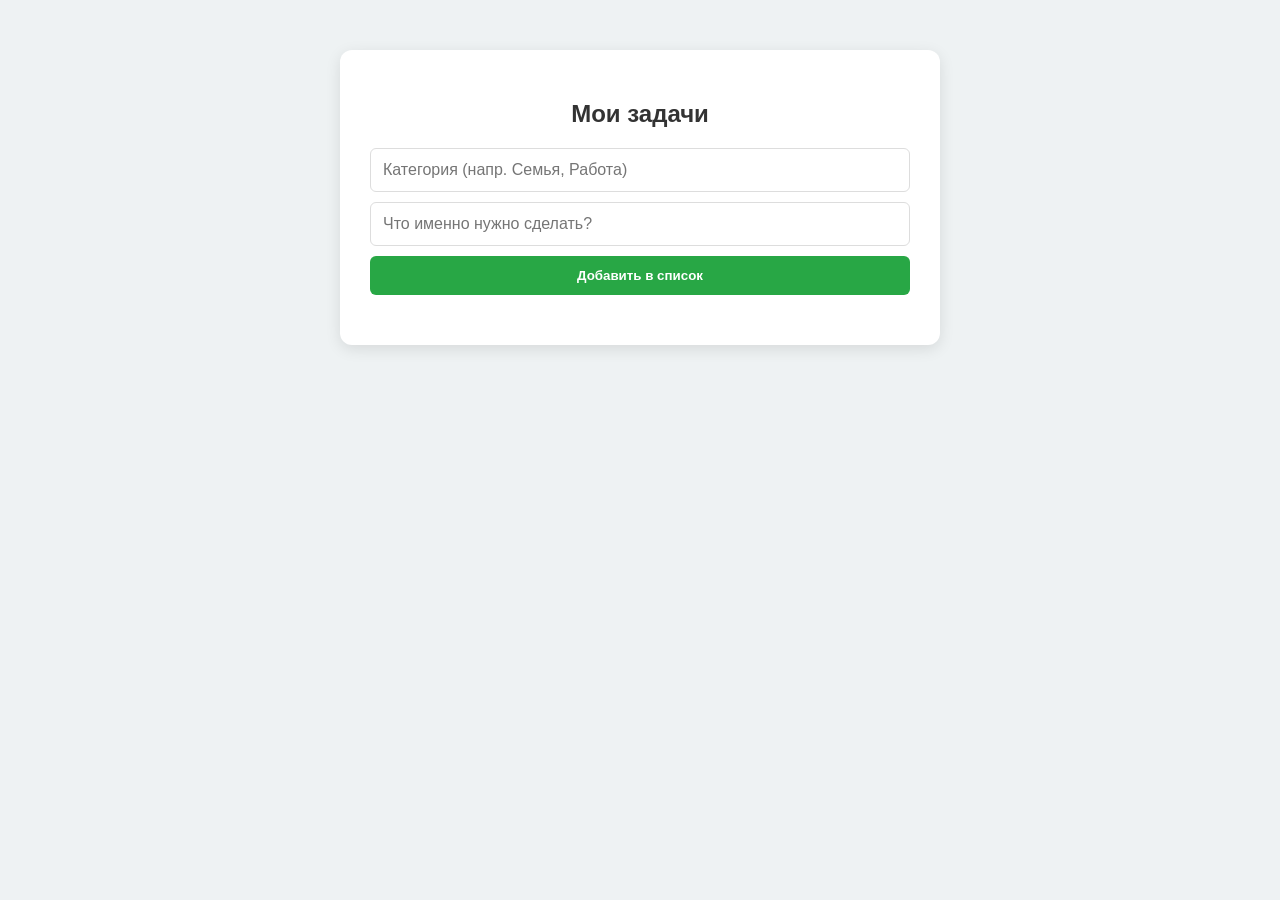
==== Front-end/index.html @ 6a944368 "i have separated the code of one single html file to 3 different files to more flexibility" ====
<!DOCTYPE html>
<html lang="ru">
<head>
    <title>My Life Wheel - Tasks</title>
    <meta charset="UTF-8">
    <link rel="stylesheet" href="style.css">
</head>
<body>
<div class="container">
    <h2>Мои задачи</h2>

    <form class="input-group" id="taskForm">
        <input type="text" id="nameInput" placeholder="Категория (напр. Семья, Работа)" required>
        <input type="text" id="taskInput" placeholder="Что именно нужно сделать?" required>
        <button type="submit" class="btn-add">Добавить в список</button>
    </form>

    <ul id="taskList"></ul>
</div>

<script src="script.js"></script>
</body>
</html>
---- Front-end/style.css ----
body { 
    font-family: 'Segoe UI', Tahoma, Geneva, Verdana, sans-serif; 
    max-width: 600px; 
    margin: 50px auto; 
    background: #eef2f3; 
}

.container { 
    background: white; 
    padding: 30px; 
    border-radius: 12px; 
    box-shadow: 0 4px 15px rgba(0,0,0,0.1); 
}

h2 { color: #333; text-align: center; }

.input-group { display: flex; flex-direction: column; gap: 10px; margin-bottom: 20px; }

input { 
    padding: 12px; 
    border: 1px solid #ddd; 
    border-radius: 6px; 
    font-size: 16px; 
}

.btn-add { 
    padding: 12px; 
    cursor: pointer; 
    background: #28a745; 
    color: white; 
    border: none; 
    border-radius: 6px; 
    font-weight: bold; 
    transition: 0.3s; 
}

.btn-add:hover { background: #218838; }

ul { list-style: none; padding: 0; }

li {
    background: #fff; 
    margin: 10px 0; 
    padding: 15px;
    border-radius: 8px; 
    border-left: 6px solid #28a745;
    display: flex; 
    justify-content: space-between; 
    align-items: center;
    box-shadow: 0 2px 4px rgba(0,0,0,0.05);
    transition: 0.2s;
}

.completed-task { border-left-color: #6c757d; opacity: 0.6; }
.completed-text { text-decoration: line-through; color: #6c757d; }

.task-content { display: flex; align-items: center; gap: 15px; }
.task-text b { color: #28a745; text-transform: uppercase; font-size: 0.9em; }
.completed-text b { color: #6c757d; }

.btn-delete { 
    background: #dc3545; 
    color: white; 
    border: none; 
    padding: 5px 12px; 
    border-radius: 4px; 
    cursor: pointer; 
}

.btn-delete:hover { background: #c82333; }

input[type="checkbox"] { transform: scale(1.3); cursor: pointer; }
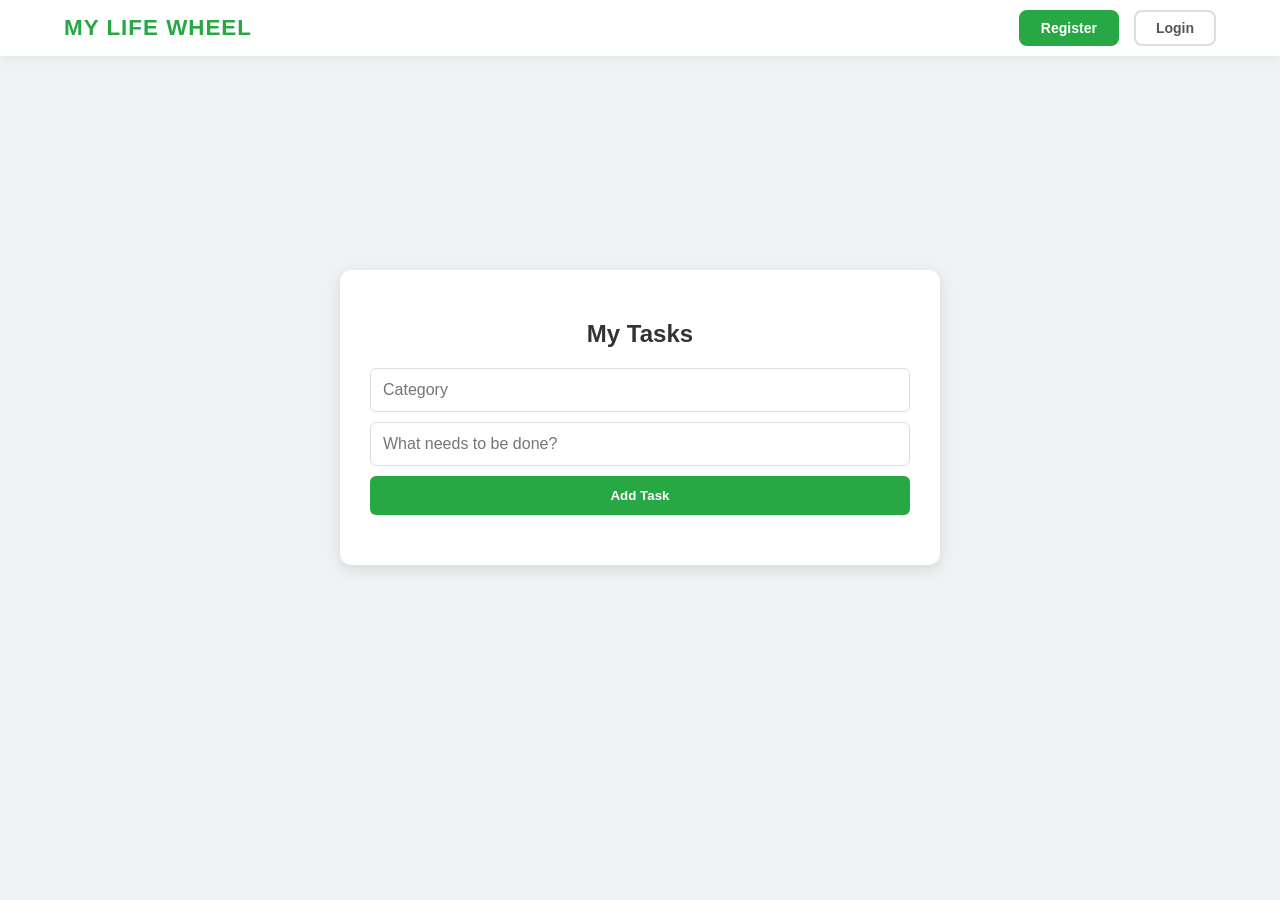
==== commit 2c3d64c1: "added buttons of registration and logging in the system" ====
--- a/Front-end/index.html
+++ b/Front-end/index.html
@@ -1,18 +1,27 @@
 <!DOCTYPE html>
-<html lang="ru">
+<html lang="en">
 <head>
+    <meta charset="UTF-8">
+    <meta name="viewport" content="width=device-width, initial-scale=1.0">
     <title>My Life Wheel - Tasks</title>
-    <meta charset="UTF-8">
     <link rel="stylesheet" href="style.css">
 </head>
 <body>
+<div class="header">
+    <div class="logo">My Life Wheel</div>
+    <div class="nav-btns">
+        <button onclick="location.href='register.html'">Register</button>
+        <button onclick="location.href='login.html'">Login</button>
+    </div>
+</div>
+
 <div class="container">
-    <h2>Мои задачи</h2>
+    <h2>My Tasks</h2>
 
     <form class="input-group" id="taskForm">
-        <input type="text" id="nameInput" placeholder="Категория (напр. Семья, Работа)" required>
-        <input type="text" id="taskInput" placeholder="Что именно нужно сделать?" required>
-        <button type="submit" class="btn-add">Добавить в список</button>
+        <input type="text" id="nameInput" placeholder="Category" required>
+        <input type="text" id="taskInput" placeholder="What needs to be done?" required>
+        <button type="submit" class="btn-add">Add Task</button>
     </form>
 
     <ul id="taskList"></ul>
--- a/Front-end/style.css
+++ b/Front-end/style.css
@@ -1,37 +1,37 @@
-body { 
-    font-family: 'Segoe UI', Tahoma, Geneva, Verdana, sans-serif; 
-    max-width: 600px; 
-    margin: 50px auto; 
-    background: #eef2f3; 
-}
-
-.container { 
-    background: white; 
-    padding: 30px; 
-    border-radius: 12px; 
-    box-shadow: 0 4px 15px rgba(0,0,0,0.1); 
+body {
+    font-family: 'Segoe UI', Tahoma, Geneva, Verdana, sans-serif;
+    max-width: 600px;
+    margin: 50px auto;
+    background: #eef2f3;
+}
+
+.container {
+    background: white;
+    padding: 30px;
+    border-radius: 12px;
+    box-shadow: 0 4px 15px rgba(0,0,0,0.1);
 }
 
 h2 { color: #333; text-align: center; }
 
 .input-group { display: flex; flex-direction: column; gap: 10px; margin-bottom: 20px; }
 
-input { 
-    padding: 12px; 
-    border: 1px solid #ddd; 
-    border-radius: 6px; 
-    font-size: 16px; 
-}
-
-.btn-add { 
-    padding: 12px; 
-    cursor: pointer; 
-    background: #28a745; 
-    color: white; 
-    border: none; 
-    border-radius: 6px; 
-    font-weight: bold; 
-    transition: 0.3s; 
+input {
+    padding: 12px;
+    border: 1px solid #ddd;
+    border-radius: 6px;
+    font-size: 16px;
+}
+
+.btn-add {
+    padding: 12px;
+    cursor: pointer;
+    background: #28a745;
+    color: white;
+    border: none;
+    border-radius: 6px;
+    font-weight: bold;
+    transition: 0.3s;
 }
 
 .btn-add:hover { background: #218838; }
@@ -39,13 +39,13 @@
 ul { list-style: none; padding: 0; }
 
 li {
-    background: #fff; 
-    margin: 10px 0; 
+    background: #fff;
+    margin: 10px 0;
     padding: 15px;
-    border-radius: 8px; 
+    border-radius: 8px;
     border-left: 6px solid #28a745;
-    display: flex; 
-    justify-content: space-between; 
+    display: flex;
+    justify-content: space-between;
     align-items: center;
     box-shadow: 0 2px 4px rgba(0,0,0,0.05);
     transition: 0.2s;
@@ -58,15 +58,180 @@
 .task-text b { color: #28a745; text-transform: uppercase; font-size: 0.9em; }
 .completed-text b { color: #6c757d; }
 
-.btn-delete { 
-    background: #dc3545; 
-    color: white; 
-    border: none; 
-    padding: 5px 12px; 
-    border-radius: 4px; 
-    cursor: pointer; 
+.btn-delete {
+    background: #dc3545;
+    color: white;
+    border: none;
+    padding: 5px 12px;
+    border-radius: 4px;
+    cursor: pointer;
 }
 
 .btn-delete:hover { background: #c82333; }
 
-input[type="checkbox"] { transform: scale(1.3); cursor: pointer; }+input[type="checkbox"] { transform: scale(1.3); cursor: pointer; }
+
+/* Navigation button styles in the header */
+.nav-btns {
+    display: flex;
+    gap: 10px;
+}
+
+.nav-btns button {
+    background-color: transparent;
+    color: #555;
+    border: 2px solid #ddd;
+    padding: 8px 18px;
+    border-radius: 8px;
+    font-weight: 600;
+    cursor: pointer;
+    transition: all 0.3s ease;
+    font-size: 14px;
+}
+
+/* Registration button - making it slightly more prominent */
+.nav-btns button:first-child {
+    border-color: #28a745;
+    color: #28a745;
+}
+
+.nav-btns button:first-child:hover {
+    background-color: #28a745;
+    color: white;
+    box-shadow: 0 4px 12px rgba(40, 167, 69, 0.2);
+}
+
+/* Login button - more neutral */
+.nav-btns button:last-child:hover {
+    background-color: #f0f0f0;
+    border-color: #bbb;
+    color: #333;
+}
+
+/* Active effect on click */
+.nav-btns button:active {
+    transform: scale(0.95);
+}
+
+.header {
+    display: flex;
+    justify-content: space-between; /* Logo left, buttons right */
+    align-items: center;
+    background: white;
+    padding: 15px 5%; /* Side paddings to prevent sticking to edges */
+    box-shadow: 0 2px 10px rgba(0,0,0,0.05);
+    width: 100%;
+    position: absolute; /* Fix to top */
+    top: 0;
+    left: 0;
+}
+
+/* Prevent content from going under the header */
+body {
+    padding-top: 100px;
+}
+
+/* Layering button styles */
+.nav-btns {
+    display: flex;
+    gap: 15px;
+}
+
+.nav-btns button {
+    background: white;
+    border: 2px solid #28a745;
+    color: #28a745;
+    padding: 8px 20px;
+    border-radius: 8px;
+    font-weight: bold;
+    cursor: pointer;
+    transition: all 0.3s ease;
+}
+
+.nav-btns button:hover {
+    background: #28a745;
+    color: white;
+    box-shadow: 0 4px 10px rgba(40, 167, 69, 0.2);
+}
+
+/* Making the Login button more subtle */
+.nav-btns button:last-child {
+    border-color: #ddd;
+    color: #666;
+}
+
+.nav-btns button:last-child:hover {
+    background: #f0f0f0;
+    border-color: #bbb;
+}
+
+.header {
+    position: fixed;    /* Fix relative to browser window, not body */
+    top: 0;
+    left: 0;
+    width: 100vw;       /* Stretch to full screen width */
+    z-index: 9999;      /* Ensure it stays on top */
+    box-sizing: border-box; /* Prevent padding from expanding width */
+    padding: 10px 5%;   /* Screen edge offsets */
+}
+
+/* Restore normal display for your content */
+.container {
+    margin-top: 120px !important; /* Provide space for the fixed header */
+    position: relative;
+    z-index: 1;
+}
+
+/* Eliminate horizontal scrolling conflicts */
+html {
+    overflow-x: hidden;
+}
+
+/* Ensure button text doesn't wrap if header shrinks */
+.nav-btns button {
+    white-space: nowrap;
+}
+
+/* --- FINAL HEADER POLISH --- */
+
+/* Stylish green logo */
+.logo {
+    color: #28a745 !important;
+    font-weight: 800 !important;
+    text-transform: uppercase;
+    letter-spacing: 1px;
+    font-size: 1.4rem !important;
+}
+
+/* REGISTER button (First child) - Now permanently green */
+.nav-btns button:first-child {
+    background-color: #28a745 !important;
+    color: white !important;
+    border: 2px solid #28a745 !important;
+}
+
+.nav-btns button:first-child:hover {
+    background-color: #218838 !important;
+    box-shadow: 0 4px 12px rgba(40, 167, 69, 0.3) !important;
+}
+
+/* LOGIN button (Last child) - Neutral, no green glow */
+.nav-btns button:last-child {
+    background-color: white !important;
+    color: #555 !important;
+    border: 2px solid #ddd !important;
+}
+
+.nav-btns button:last-child:hover {
+    background-color: #f8f9fa !important;
+    border-color: #bbb !important;
+    color: #333 !important;
+    box-shadow: none !important; /* Remove glow if present */
+}
+
+/* General button styling for a clean look */
+.nav-btns button {
+    border-radius: 8px !important;
+    padding: 8px 20px !important;
+    font-size: 14px !important;
+}
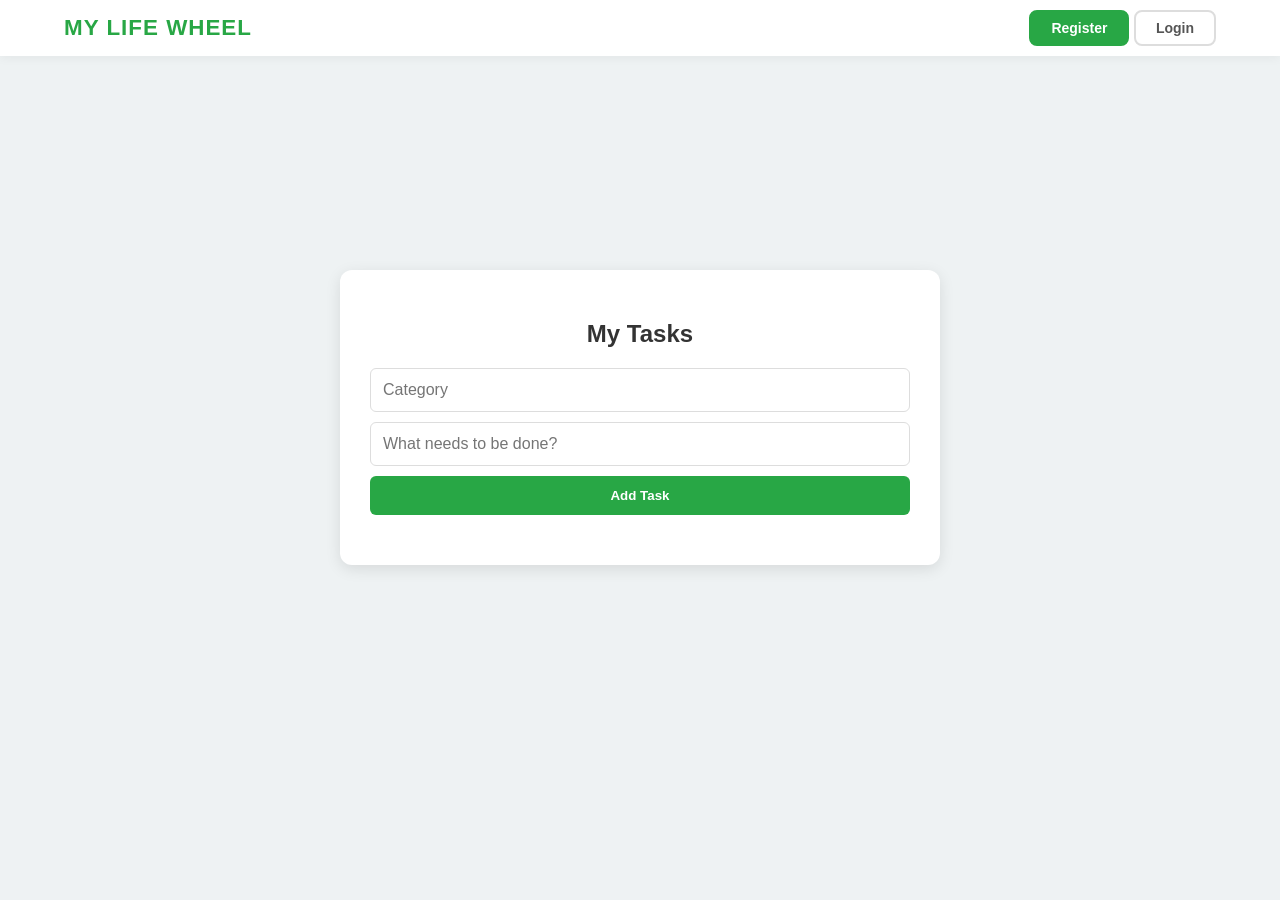
==== commit ca40f150: "added register and login logic to store the data for individual person." ====
--- a/Front-end/index.html
+++ b/Front-end/index.html
@@ -9,9 +9,15 @@
 <body>
 <div class="header">
     <div class="logo">My Life Wheel</div>
-    <div class="nav-btns">
-        <button onclick="location.href='register.html'">Register</button>
-        <button onclick="location.href='login.html'">Login</button>
+    <div class="nav-btns" id="auth-section">
+        <div id="guest-btns">
+            <button onclick="location.href='register.html'">Register</button>
+            <button onclick="location.href='login.html'">Login</button>
+        </div>
+        <div id="user-profile" style="display: none; align-items: center; gap: 15px;">
+            <span id="welcome-text" style="font-weight: bold; color: #2e7d32;"></span>
+            <button onclick="logout()" class="btn-logout">Logout</button>
+        </div>
     </div>
 </div>
 
--- a/Front-end/style.css
+++ b/Front-end/style.css
@@ -234,4 +234,34 @@
     border-radius: 8px !important;
     padding: 8px 20px !important;
     font-size: 14px !important;
+}
+
+/* --- AUTH PAGES STYLING --- */
+
+/* Extra spacing for the auth card */
+.auth-container {
+    margin-top: 150px !important;
+    text-align: center;
+}
+
+/* Styling for the "Login here" / "Create account" links */
+.auth-footer {
+    margin-top: 20px;
+    font-size: 14px;
+    color: #666;
+}
+
+.auth-footer a {
+    color: #28a745;
+    text-decoration: none;
+    font-weight: bold;
+}
+
+.auth-footer a:hover {
+    text-decoration: underline;
+}
+
+/* Making inputs in auth form look more like a stack */
+.auth-container .input-group {
+    gap: 20px;
 }
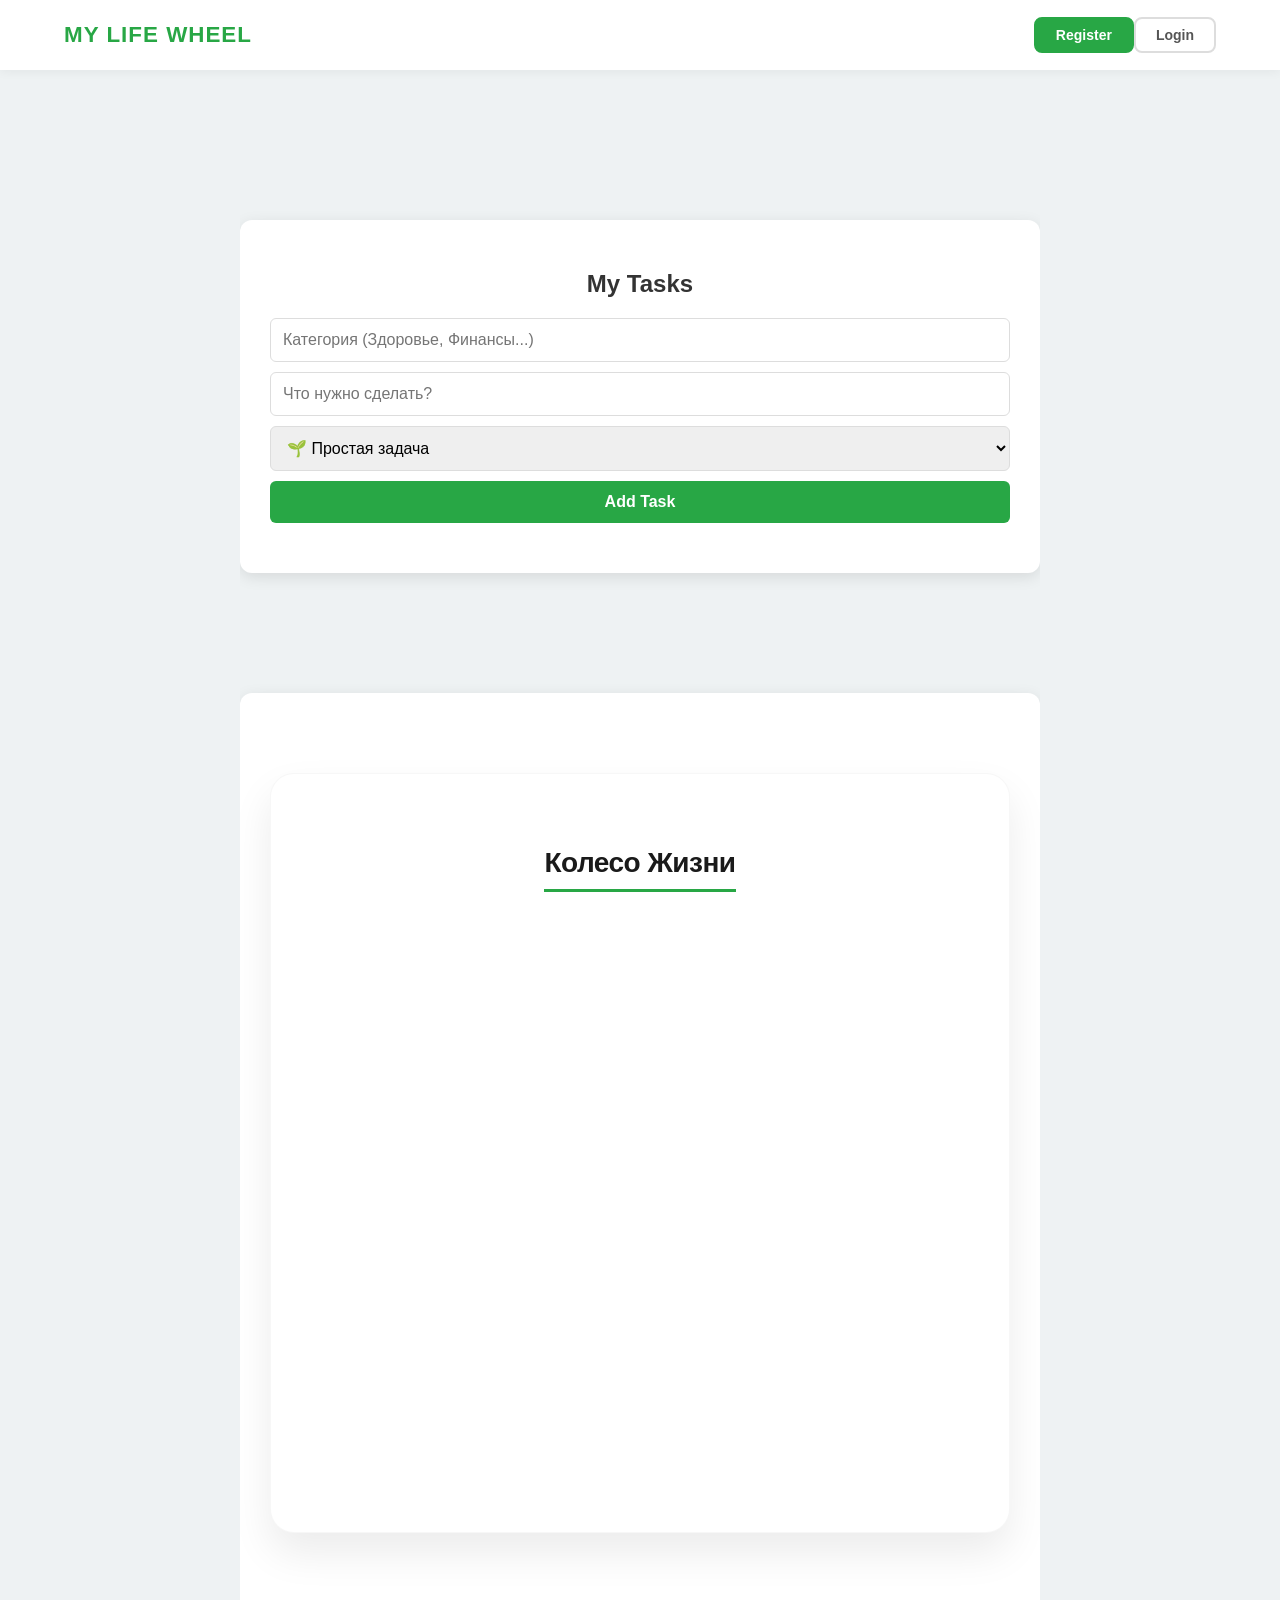
==== commit bb90816d: "added a wheel of life on front-end. Added a table of wheel_of_life in SQL. Added a collon of priorit" ====
--- a/Front-end/index.html
+++ b/Front-end/index.html
@@ -3,7 +3,7 @@
 <head>
     <meta charset="UTF-8">
     <meta name="viewport" content="width=device-width, initial-scale=1.0">
-    <title>My Life Wheel - Tasks</title>
+    <title>My Life Wheel - Tasks & Balance</title>
     <link rel="stylesheet" href="style.css">
 </head>
 <body>
@@ -24,13 +24,29 @@
 <div class="container">
     <h2>My Tasks</h2>
 
+    <div class="daily-progress"><div class="progress-fill" id="progressBar"></div></div>
+
     <form class="input-group" id="taskForm">
-        <input type="text" id="nameInput" placeholder="Category" required>
-        <input type="text" id="taskInput" placeholder="What needs to be done?" required>
+        <input type="text" id="nameInput" placeholder="Категория (Здоровье, Финансы...)" required>
+        <input type="text" id="taskInput" placeholder="Что нужно сделать?" required>
+        <select id="priorityInput" style="padding: 12px; border-radius: 6px; border: 1px solid #ddd;">
+            <option value="low">🌱 Простая задача</option>
+            <option value="medium">⚡ Средняя задача</option>
+            <option value="high">🔥 Важная задача</option>
+            <option value="goal">🏆 Личная цель</option>
+        </select>
         <button type="submit" class="btn-add">Add Task</button>
     </form>
+    <ul id="taskList"></ul>
+</div>
 
-    <ul id="taskList"></ul>
+<div class="container wheel-card-container">
+    <div class="wheel-card">
+        <h2 class="wheel-title">Колесо Жизни</h2>
+        <div class="canvas-wrapper">
+            <canvas id="balanceChart" width="550" height="550"></canvas>
+        </div>
+    </div>
 </div>
 
 <script src="script.js"></script>
--- a/Front-end/style.css
+++ b/Front-end/style.css
@@ -1,41 +1,120 @@
+/* --- БАЗОВЫЕ НАСТРОЙКИ --- */
 body {
     font-family: 'Segoe UI', Tahoma, Geneva, Verdana, sans-serif;
-    max-width: 600px;
-    margin: 50px auto;
+    max-width: 800px;
+    margin: 0 auto;
     background: #eef2f3;
-}
-
+    padding-top: 100px;
+    overflow-x: hidden;
+}
+
+/* --- ФИКСИРОВАННЫЙ ХЕДЕР --- */
+.header {
+    position: fixed;
+    top: 0;
+    left: 0;
+    width: 100vw;
+    height: 70px;
+    background: white;
+    display: flex;
+    justify-content: space-between;
+    align-items: center;
+    padding: 10px 5%;
+    box-shadow: 0 2px 10px rgba(0,0,0,0.05);
+    z-index: 9999;
+    box-sizing: border-box;
+}
+
+.logo {
+    color: #28a745 !important; /* Тот самый зеленый */
+    font-weight: 800 !important;
+    text-transform: uppercase;
+    letter-spacing: 1px;
+    font-size: 1.4rem !important;
+}
+
+.nav-btns {
+    display: flex;
+    gap: 15px;
+}
+
+.nav-btns button {
+    padding: 8px 20px !important;
+    border-radius: 8px !important;
+    font-size: 14px !important;
+    font-weight: bold;
+    cursor: pointer;
+    transition: all 0.3s ease;
+    white-space: nowrap;
+}
+
+/* REGISTER button */
+.nav-btns button:first-child {
+    background-color: #28a745 !important;
+    color: white !important;
+    border: 2px solid #28a745 !important;
+}
+
+.nav-btns button:first-child:hover {
+    background-color: #218838 !important;
+    box-shadow: 0 4px 12px rgba(40, 167, 69, 0.3) !important;
+}
+
+/* LOGIN button */
+.nav-btns button:last-child {
+    background-color: white !important;
+    color: #555 !important;
+    border: 2px solid #ddd !important;
+}
+
+.nav-btns button:last-child:hover {
+    background-color: #f8f9fa !important;
+    border-color: #bbb !important;
+    color: #333 !important;
+}
+
+/* --- КОНТЕЙНЕРЫ --- */
 .container {
     background: white;
     padding: 30px;
     border-radius: 12px;
     box-shadow: 0 4px 15px rgba(0,0,0,0.1);
-}
-
-h2 { color: #333; text-align: center; }
-
+    margin-top: 120px !important;
+    position: relative;
+    z-index: 1;
+}
+
+h2 { color: #333; text-align: center; font-weight: 800; }
+
+/* --- ФОРМЫ (Login/Register и задачи) --- */
 .input-group { display: flex; flex-direction: column; gap: 10px; margin-bottom: 20px; }
 
-input {
+input, select {
     padding: 12px;
     border: 1px solid #ddd;
     border-radius: 6px;
     font-size: 16px;
 }
 
-.btn-add {
+/* Кнопка Sign In / Add Task — Возвращаем яркий зеленый */
+.btn-add, .auth-container button, button[type="submit"] {
     padding: 12px;
     cursor: pointer;
-    background: #28a745;
-    color: white;
-    border: none;
-    border-radius: 6px;
-    font-weight: bold;
+    background: #28a745 !important; /* Насыщенный зеленый */
+    color: white !important;
+    border: none !important;
+    border-radius: 6px !important;
+    font-weight: bold !important;
+    font-size: 16px;
     transition: 0.3s;
 }
 
-.btn-add:hover { background: #218838; }
-
+.btn-add:hover, .auth-container button:hover {
+    background: #218838 !important;
+    box-shadow: 0 4px 10px rgba(40, 167, 69, 0.2);
+}
+
+/* --- СПИСОК ЗАДАЧ --- */
 ul { list-style: none; padding: 0; }
 
 li {
@@ -49,6 +128,11 @@
     align-items: center;
     box-shadow: 0 2px 4px rgba(0,0,0,0.05);
     transition: 0.2s;
+}
+
+li:hover {
+    transform: translateX(10px);
+    box-shadow: 0 5px 15px rgba(0,0,0,0.1);
 }
 
 .completed-task { border-left-color: #6c757d; opacity: 0.6; }
@@ -69,182 +153,86 @@
 
 .btn-delete:hover { background: #c82333; }
 
-input[type="checkbox"] { transform: scale(1.3); cursor: pointer; }
-
-/* Navigation button styles in the header */
-.nav-btns {
-    display: flex;
-    gap: 10px;
-}
-
-.nav-btns button {
-    background-color: transparent;
-    color: #555;
-    border: 2px solid #ddd;
-    padding: 8px 18px;
-    border-radius: 8px;
-    font-weight: 600;
-    cursor: pointer;
-    transition: all 0.3s ease;
-    font-size: 14px;
-}
-
-/* Registration button - making it slightly more prominent */
-.nav-btns button:first-child {
-    border-color: #28a745;
-    color: #28a745;
-}
-
-.nav-btns button:first-child:hover {
-    background-color: #28a745;
-    color: white;
-    box-shadow: 0 4px 12px rgba(40, 167, 69, 0.2);
-}
-
-/* Login button - more neutral */
-.nav-btns button:last-child:hover {
-    background-color: #f0f0f0;
-    border-color: #bbb;
-    color: #333;
-}
-
-/* Active effect on click */
-.nav-btns button:active {
-    transform: scale(0.95);
-}
-
-.header {
-    display: flex;
-    justify-content: space-between; /* Logo left, buttons right */
+/* --- ПРОГРЕСС-БАР --- */
+.progress-container {
+    width: 100%;
+    background: #eee;
+    height: 10px;
+    border-radius: 10px;
+    margin-bottom: 20px;
+    overflow: hidden;
+}
+
+#progressBar {
+    height: 100%;
+    background: #28a745;
+    width: 0%;
+    transition: width 0.5s ease;
+}
+
+/* --- ПРИОРИТЕТЫ --- */
+.priority-badge {
+    padding: 4px 10px;
+    border-radius: 20px;
+    font-size: 11px;
+    font-weight: bold;
+    text-transform: uppercase;
+    margin-bottom: 5px;
+    display: inline-block;
+}
+
+/* Когда задача выполнена — весь блок тускнеет */
+.completed-task {
+    border-left-color: #6c757d !important;
+    opacity: 0.6;
+}
+
+/* Текст внутри перечеркивается */
+.completed-text {
+    text-decoration: line-through !important;
+    color: #6c757d !important;
+}
+
+.prio-low { background: #e8f5e9; color: #2e7d32; }
+.prio-medium { background: #fff3e0; color: #ef6c00; }
+.prio-high { background: #ffebee; color: #c62828; }
+.prio-goal { background: #e3f2fd; color: #1565c0; }
+
+/* --- КОЛЕСО БАЛАНСА --- */
+.wheel-card {
+    background: #ffffff;
+    padding: 50px;
+    border-radius: 24px;
+    box-shadow: 0 20px 40px rgba(0, 0, 0, 0.08);
+    display: flex;
+    flex-direction: column;
     align-items: center;
-    background: white;
-    padding: 15px 5%; /* Side paddings to prevent sticking to edges */
-    box-shadow: 0 2px 10px rgba(0,0,0,0.05);
-    width: 100%;
-    position: absolute; /* Fix to top */
-    top: 0;
-    left: 0;
-}
-
-/* Prevent content from going under the header */
-body {
-    padding-top: 100px;
-}
-
-/* Layering button styles */
-.nav-btns {
-    display: flex;
-    gap: 15px;
-}
-
-.nav-btns button {
-    background: white;
-    border: 2px solid #28a745;
-    color: #28a745;
-    padding: 8px 20px;
-    border-radius: 8px;
-    font-weight: bold;
-    cursor: pointer;
-    transition: all 0.3s ease;
-}
-
-.nav-btns button:hover {
-    background: #28a745;
-    color: white;
-    box-shadow: 0 4px 10px rgba(40, 167, 69, 0.2);
-}
-
-/* Making the Login button more subtle */
-.nav-btns button:last-child {
-    border-color: #ddd;
-    color: #666;
-}
-
-.nav-btns button:last-child:hover {
-    background: #f0f0f0;
-    border-color: #bbb;
-}
-
-.header {
-    position: fixed;    /* Fix relative to browser window, not body */
-    top: 0;
-    left: 0;
-    width: 100vw;       /* Stretch to full screen width */
-    z-index: 9999;      /* Ensure it stays on top */
-    box-sizing: border-box; /* Prevent padding from expanding width */
-    padding: 10px 5%;   /* Screen edge offsets */
-}
-
-/* Restore normal display for your content */
-.container {
-    margin-top: 120px !important; /* Provide space for the fixed header */
+    border: 1px solid rgba(0, 0, 0, 0.03);
+    margin: 50px auto;
+}
+
+.wheel-title {
+    font-size: 28px;
+    font-weight: 800;
+    color: #1a1a1a;
+    margin-bottom: 40px;
+    letter-spacing: -0.5px;
+    border-bottom: 3px solid #28a745;
+    padding-bottom: 10px;
+}
+
+.canvas-wrapper {
+    width: 550px;
+    height: 550px;
     position: relative;
-    z-index: 1;
-}
-
-/* Eliminate horizontal scrolling conflicts */
-html {
-    overflow-x: hidden;
-}
-
-/* Ensure button text doesn't wrap if header shrinks */
-.nav-btns button {
-    white-space: nowrap;
-}
-
-/* --- FINAL HEADER POLISH --- */
-
-/* Stylish green logo */
-.logo {
-    color: #28a745 !important;
-    font-weight: 800 !important;
-    text-transform: uppercase;
-    letter-spacing: 1px;
-    font-size: 1.4rem !important;
-}
-
-/* REGISTER button (First child) - Now permanently green */
-.nav-btns button:first-child {
-    background-color: #28a745 !important;
-    color: white !important;
-    border: 2px solid #28a745 !important;
-}
-
-.nav-btns button:first-child:hover {
-    background-color: #218838 !important;
-    box-shadow: 0 4px 12px rgba(40, 167, 69, 0.3) !important;
-}
-
-/* LOGIN button (Last child) - Neutral, no green glow */
-.nav-btns button:last-child {
-    background-color: white !important;
-    color: #555 !important;
-    border: 2px solid #ddd !important;
-}
-
-.nav-btns button:last-child:hover {
-    background-color: #f8f9fa !important;
-    border-color: #bbb !important;
-    color: #333 !important;
-    box-shadow: none !important; /* Remove glow if present */
-}
-
-/* General button styling for a clean look */
-.nav-btns button {
-    border-radius: 8px !important;
-    padding: 8px 20px !important;
-    font-size: 14px !important;
-}
-
-/* --- AUTH PAGES STYLING --- */
-
-/* Extra spacing for the auth card */
+}
+
+/* --- AUTH SPECIFIC --- */
 .auth-container {
     margin-top: 150px !important;
     text-align: center;
 }
 
-/* Styling for the "Login here" / "Create account" links */
 .auth-footer {
     margin-top: 20px;
     font-size: 14px;
@@ -257,11 +245,6 @@
     font-weight: bold;
 }
 
-.auth-footer a:hover {
-    text-decoration: underline;
-}
-
-/* Making inputs in auth form look more like a stack */
-.auth-container .input-group {
-    gap: 20px;
-}+.auth-footer a:hover { text-decoration: underline; }
+
+html { overflow-x: hidden; }
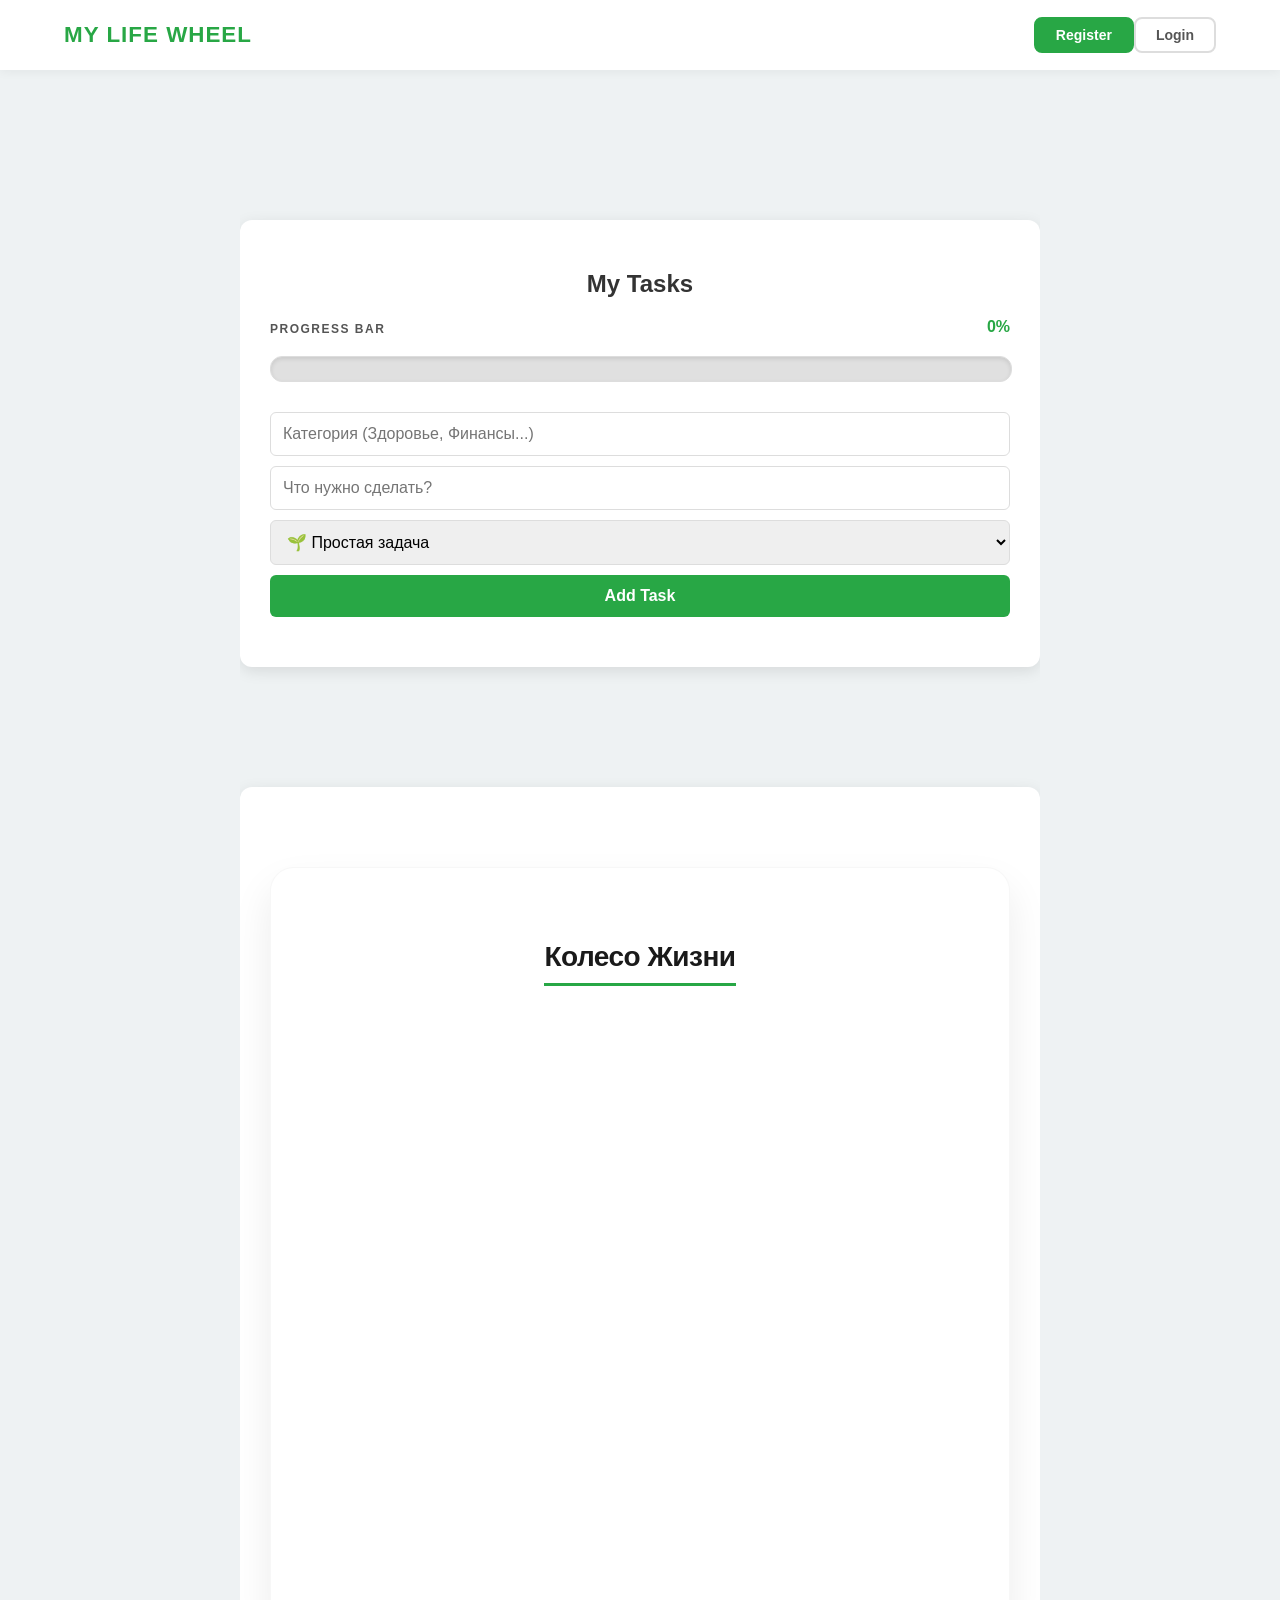
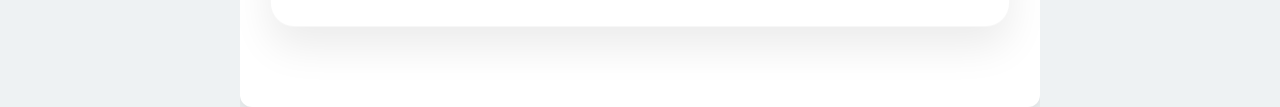
==== commit 021d9316: "added a progress bar to a frontend." ====
--- a/Front-end/index.html
+++ b/Front-end/index.html
@@ -24,7 +24,15 @@
 <div class="container">
     <h2>My Tasks</h2>
 
-    <div class="daily-progress"><div class="progress-fill" id="progressBar"></div></div>
+    <div class="progress-section">
+        <div class="progress-labels">
+            <span class="progress-title">PROGRESS BAR</span>
+            <span id="progressPercent">0%</span>
+        </div>
+        <div class="daily-progress">
+            <div class="progress-fill" id="progressBar"></div>
+        </div>
+    </div>
 
     <form class="input-group" id="taskForm">
         <input type="text" id="nameInput" placeholder="Категория (Здоровье, Финансы...)" required>
--- a/Front-end/style.css
+++ b/Front-end/style.css
@@ -247,4 +247,97 @@
 
 .auth-footer a:hover { text-decoration: underline; }
 
-html { overflow-x: hidden; }+html { overflow-x: hidden; }
+
+/* Дополнительные стили для прогресс-бара */
+.daily-progress {
+    width: 100%;
+    height: 12px;
+    background-color: #eee;
+    border-radius: 10px;
+    margin: 20px 0;
+    overflow: hidden;
+    box-shadow: inset 0 1px 3px rgba(0,0,0,0.1);
+}
+
+.progress-fill {
+    height: 100%;
+    width: 0%; /* управляется через JS */
+    background: linear-gradient(90deg, #28a745, #34ce57);
+    transition: width 0.5s cubic-bezier(0.4, 0, 0.2, 1);
+}
+
+/* Новые стили для заметности */
+.progress-section {
+    margin: 20px 0 30px 0;
+}
+
+.progress-labels {
+    display: flex;
+    justify-content: space-between;
+    align-items: flex-end;
+    margin-bottom: 8px;
+}
+
+.progress-title {
+    font-size: 12px;
+    font-weight: 900;
+    color: #555;
+    letter-spacing: 1.5px;
+}
+
+#progressPercent {
+    font-size: 16px;
+    font-weight: bold;
+    color: #28a745;
+}
+
+.daily-progress {
+    width: 100%;
+    height: 24px; /* Сделали выше */
+    background-color: #e0e0e0;
+    border-radius: 12px;
+    overflow: hidden;
+    box-shadow: inset 0 2px 4px rgba(0,0,0,0.1);
+    border: 1px solid #ddd;
+}
+
+.progress-fill {
+    height: 100%;
+    width: 0%;
+    background: linear-gradient(90deg, #28a745, #4cd137); /* Более яркий градиент */
+    position: relative;
+    transition: width 0.6s cubic-bezier(0.175, 0.885, 0.32, 1.275);
+    box-shadow: 0 0 10px rgba(40, 167, 69, 0.4); /* Мягкое свечение */
+}
+
+/* Добавим легкую полосатую анимацию, как на профессиональных дашбордах */
+.progress-fill::before {
+    content: '';
+    position: absolute;
+    top: 0; left: 0; bottom: 0; right: 0;
+    background-image: linear-gradient(
+            -45deg,
+            rgba(255, 255, 255, .15) 25%,
+            transparent 25%,
+            transparent 50%,
+            rgba(255, 255, 255, .15) 50%,
+            rgba(255, 255, 255, .15) 75%,
+            transparent 75%,
+            transparent
+    );
+    background-size: 40px 40px;
+    z-index: 1;
+}
+
+/* Эффект блика, чтобы бар выглядел "стеклянным" и живым */
+.progress-fill::after {
+    content: '';
+    position: absolute;
+    top: 0; left: 0; right: 0; bottom: 0;
+    background: linear-gradient(
+            rgba(255,255,255,0.3) 0%,
+            rgba(255,255,255,0) 50%,
+            rgba(0,0,0,0.05) 100%
+    );
+}
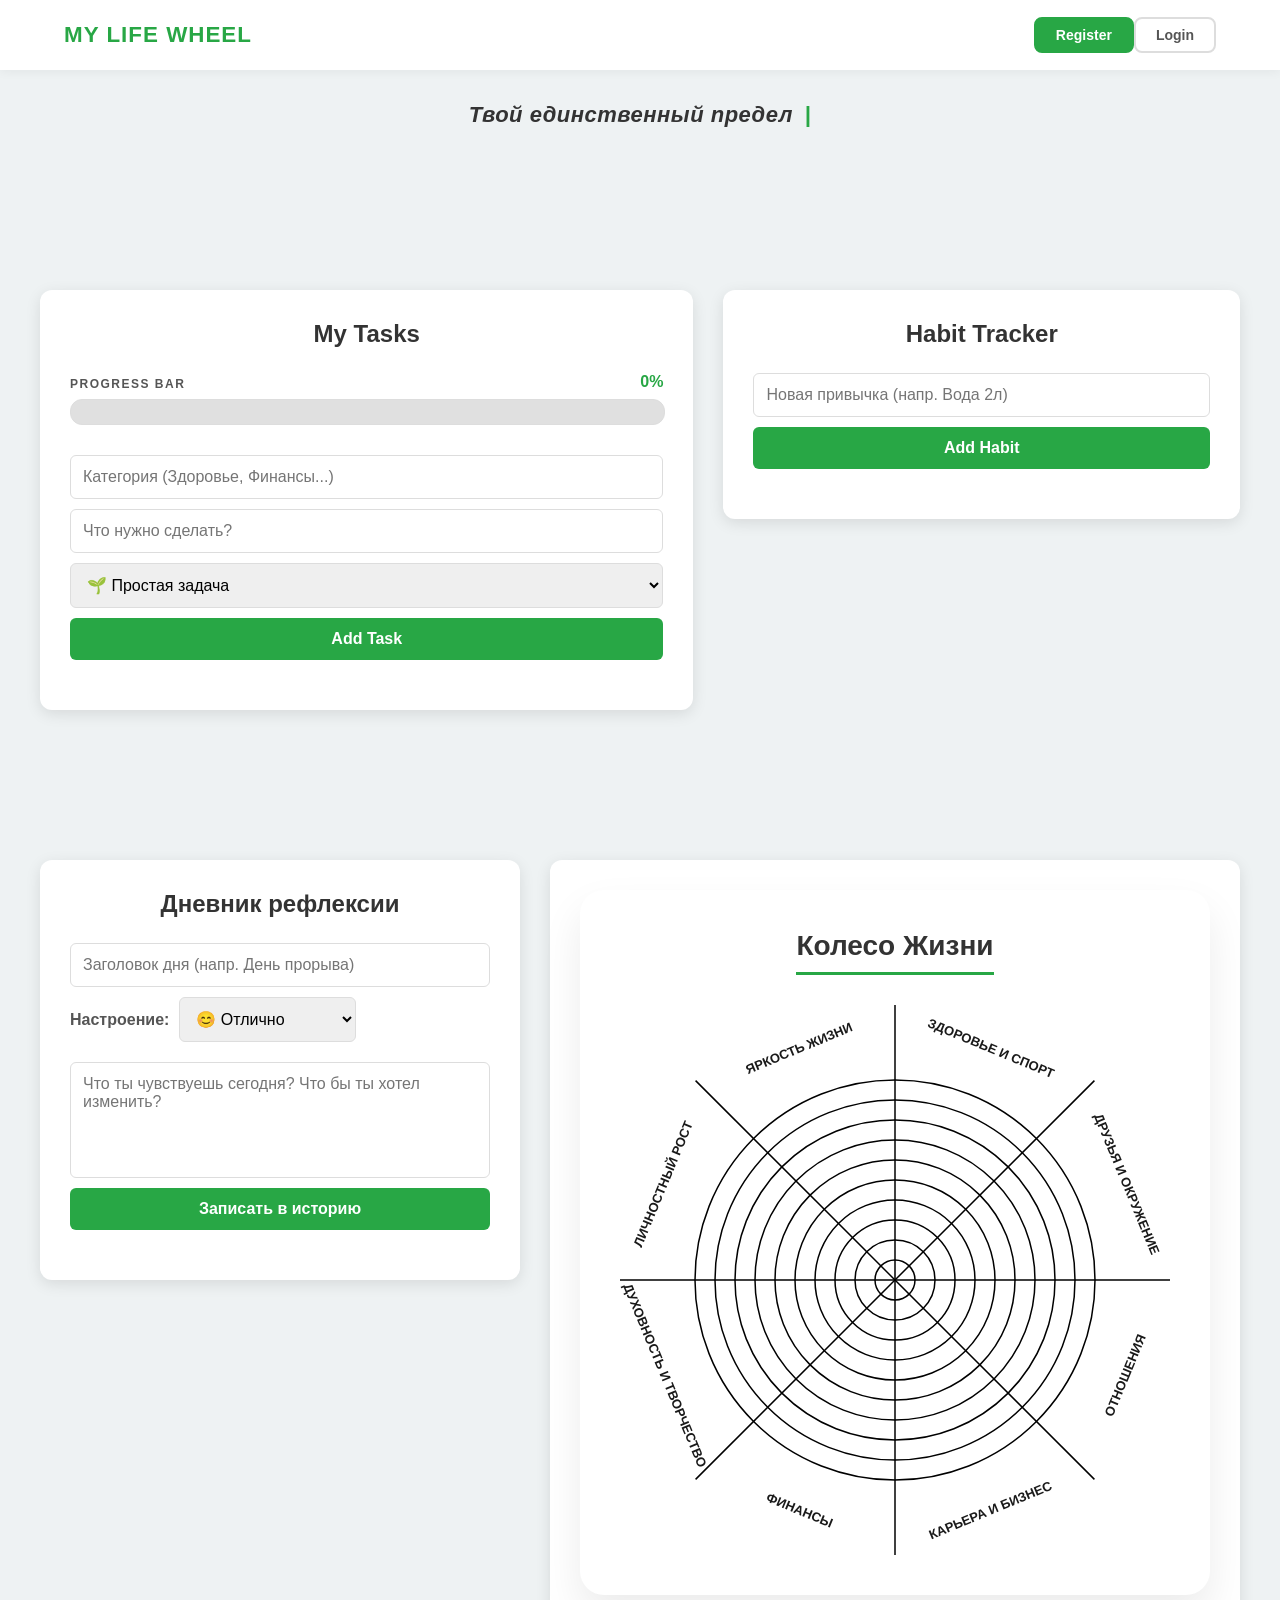
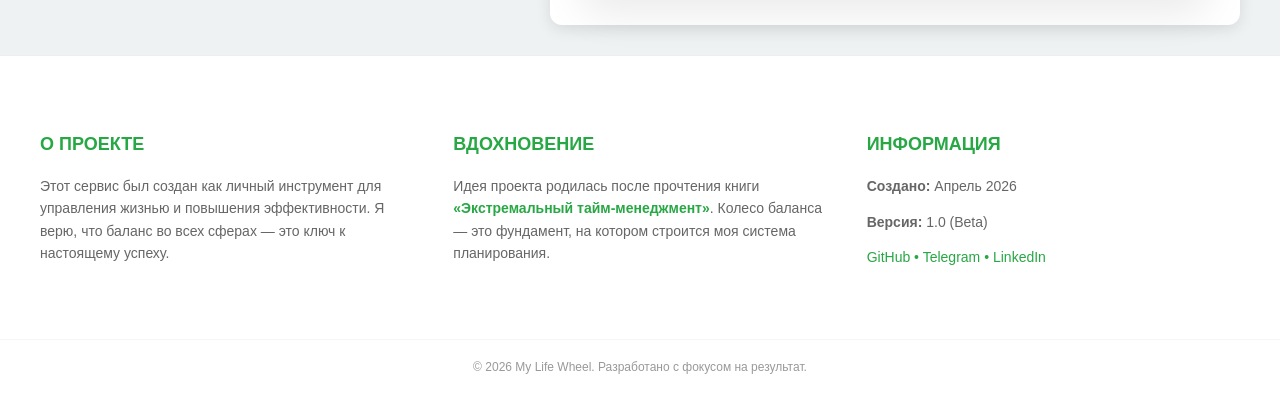
==== commit 0cf868ee: "Add AI motivational text, diary, weekly habit tracker, project info, social links, and wheel red ale" ====
--- a/Front-end/index.html
+++ b/Front-end/index.html
@@ -7,6 +7,11 @@
     <link rel="stylesheet" href="style.css">
 </head>
 <body>
+
+<div class="quote-container">
+    <div id="typewriter-quote" class="quote-text"></div>
+</div>
+
 <div class="header">
     <div class="logo">My Life Wheel</div>
     <div class="nav-btns" id="auth-section">
@@ -21,42 +26,101 @@
     </div>
 </div>
 
-<div class="container">
-    <h2>My Tasks</h2>
+<div class="main-content-layout">
+    <div class="container tasks-column">
+        <h2>My Tasks</h2>
+        <div class="progress-section">
+            <div class="progress-labels">
+                <span class="progress-title">PROGRESS BAR</span>
+                <span id="progressPercent">0%</span>
+            </div>
+            <div class="daily-progress">
+                <div class="progress-fill" id="progressBar"></div>
+            </div>
+        </div>
 
-    <div class="progress-section">
-        <div class="progress-labels">
-            <span class="progress-title">PROGRESS BAR</span>
-            <span id="progressPercent">0%</span>
+        <form class="input-group" id="taskForm">
+            <input type="text" id="nameInput" placeholder="Категория (Здоровье, Финансы...)" required>
+            <input type="text" id="taskInput" placeholder="Что нужно сделать?" required>
+            <select id="priorityInput">
+                <option value="low">🌱 Простая задача</option>
+                <option value="medium">⚡ Средняя задача</option>
+                <option value="high">🔥 Важная задача</option>
+                <option value="goal">🏆 Личная цель</option>
+            </select>
+            <button type="submit" class="btn-add">Add Task</button>
+        </form>
+        <ul id="taskList"></ul>
+    </div>
+
+    <div class="container habits-column">
+        <h2>Habit Tracker</h2>
+        <div class="input-group">
+            <input type="text" id="habitInput" placeholder="Новая привычка (напр. Вода 2л)">
+            <button onclick="addHabit()" class="btn-add">Add Habit</button>
         </div>
-        <div class="daily-progress">
-            <div class="progress-fill" id="progressBar"></div>
+        <ul id="habitList" class="habit-list">
+        </ul>
+    </div>
+</div>
+
+<div class="diary-wheel-layout">
+    <div class="container diary-section">
+        <h2>Дневник рефлексии</h2>
+        <form id="diaryForm" class="input-group">
+            <input type="text" id="diaryTitle" placeholder="Заголовок дня (напр. День прорыва)" required>
+            <div class="mood-selector">
+                <label>Настроение:</label>
+                <select id="diaryMood">
+                    <option value="😊">😊 Отлично</option>
+                    <option value="😐">😐 Нормально</option>
+                    <option value="😔">😔 Тяжелый день</option>
+                    <option value="🚀">🚀 Продуктивно</option>
+                </select>
+            </div>
+            <textarea id="diaryText" placeholder="Что ты чувствуешь сегодня? Что бы ты хотел изменить?" rows="5" required></textarea>
+            <button type="submit" class="btn-add">Записать в историю</button>
+        </form>
+        <div id="diaryLog" class="diary-log">
         </div>
     </div>
 
-    <form class="input-group" id="taskForm">
-        <input type="text" id="nameInput" placeholder="Категория (Здоровье, Финансы...)" required>
-        <input type="text" id="taskInput" placeholder="Что нужно сделать?" required>
-        <select id="priorityInput" style="padding: 12px; border-radius: 6px; border: 1px solid #ddd;">
-            <option value="low">🌱 Простая задача</option>
-            <option value="medium">⚡ Средняя задача</option>
-            <option value="high">🔥 Важная задача</option>
-            <option value="goal">🏆 Личная цель</option>
-        </select>
-        <button type="submit" class="btn-add">Add Task</button>
-    </form>
-    <ul id="taskList"></ul>
-</div>
-
-<div class="container wheel-card-container">
-    <div class="wheel-card">
-        <h2 class="wheel-title">Колесо Жизни</h2>
-        <div class="canvas-wrapper">
-            <canvas id="balanceChart" width="550" height="550"></canvas>
+    <div class="container wheel-section-new">
+        <div class="wheel-card">
+            <h2 class="wheel-title">Колесо Жизни</h2>
+            <div class="canvas-wrapper">
+                <canvas id="balanceChart" width="550" height="550"></canvas>
+            </div>
         </div>
     </div>
 </div>
 
+<footer class="site-footer">
+    <div class="footer-content">
+        <div class="footer-section about">
+            <h3>О проекте</h3>
+            <p>Этот сервис был создан как личный инструмент для управления жизнью и повышения эффективности. Я верю, что баланс во всех сферах — это ключ к настоящему успеху.</p>
+        </div>
+
+        <div class="footer-section inspiration">
+            <h3>Вдохновение</h3>
+            <p>Идея проекта родилась после прочтения книги <a href="https://www.litres.ru/book/aleksey-ivanovich-tolkachev/ekstremalnyy-taym-menedzhment-68808090/" target="_blank">«Экстремальный тайм-менеджмент»</a>. Колесо баланса — это фундамент, на котором строится моя система планирования.</p>
+        </div>
+
+        <div class="footer-section details">
+            <h3>Информация</h3>
+            <p><strong>Создано:</strong> Апрель 2026</p>
+            <p><strong>Версия:</strong> 1.0 (Beta)</p>
+            <div class="social-links">
+                <span>GitHub</span> • <span>Telegram</span> • <span>LinkedIn</span>
+            </div>
+        </div>
+    </div>
+    <div class="footer-bottom">
+        &copy; 2026 My Life Wheel. Разработано с фокусом на результат.
+    </div>
+</footer>
+
 <script src="script.js"></script>
 </body>
 </html>
--- a/Front-end/style.css
+++ b/Front-end/style.css
@@ -1,11 +1,42 @@
 /* --- БАЗОВЫЕ НАСТРОЙКИ --- */
 body {
     font-family: 'Segoe UI', Tahoma, Geneva, Verdana, sans-serif;
-    max-width: 800px;
-    margin: 0 auto;
+    max-width: 100%;
+    margin: 0;
     background: #eef2f3;
-    padding-top: 100px;
+    padding-top: 100px; /* Отступ под хедер */
     overflow-x: hidden;
+}
+
+/* --- ЦИТАТА ДНЯ (ЧИНИМ ПОЯВЛЕНИЕ) --- */
+.quote-container {
+    max-width: 1400px;
+    margin: 0 auto 30px; /* Отступ снизу до основного контента */
+    padding: 0 40px;
+    text-align: center;
+    min-height: 40px; /* Чтобы страница не прыгала */
+}
+
+.quote-text {
+    font-size: 22px;
+    font-weight: 700;
+    color: #333;
+    font-style: italic;
+    letter-spacing: 0.5px;
+    line-height: 1.4;
+}
+
+/* Каретка печатной машинки */
+.quote-text::after {
+    content: '|';
+    margin-left: 5px;
+    color: #28a745;
+    animation: blink 0.7s infinite;
+}
+
+@keyframes blink {
+    0%, 100% { opacity: 1; }
+    50% { opacity: 0; }
 }
 
 /* --- ФИКСИРОВАННЫЙ ХЕДЕР --- */
@@ -26,7 +57,7 @@
 }
 
 .logo {
-    color: #28a745 !important; /* Тот самый зеленый */
+    color: #28a745 !important;
     font-weight: 800 !important;
     text-transform: uppercase;
     letter-spacing: 1px;
@@ -48,59 +79,93 @@
     white-space: nowrap;
 }
 
-/* REGISTER button */
-.nav-btns button:first-child {
-    background-color: #28a745 !important;
-    color: white !important;
-    border: 2px solid #28a745 !important;
-}
-
-.nav-btns button:first-child:hover {
-    background-color: #218838 !important;
-    box-shadow: 0 4px 12px rgba(40, 167, 69, 0.3) !important;
-}
-
-/* LOGIN button */
-.nav-btns button:last-child {
-    background-color: white !important;
-    color: #555 !important;
-    border: 2px solid #ddd !important;
-}
-
-.nav-btns button:last-child:hover {
-    background-color: #f8f9fa !important;
-    border-color: #bbb !important;
-    color: #333 !important;
-}
-
-/* --- КОНТЕЙНЕРЫ --- */
+/* Кнопки REGISTER / LOGIN */
+.nav-btns button:first-child { background-color: #28a745 !important; color: white !important; border: 2px solid #28a745 !important; }
+.nav-btns button:first-child:hover { background-color: #218838 !important; box-shadow: 0 4px 12px rgba(40, 167, 69, 0.3) !important; }
+.nav-btns button:last-child { background-color: white !important; color: #555 !important; border: 2px solid #ddd !important; }
+.nav-btns button:last-child:hover { background-color: #f8f9fa !important; border-color: #bbb !important; color: #333 !important; }
+
+.auth-container {
+    max-width: 450px !important; /* Ограничиваем ширину, чтобы не было "растянуто" */
+    margin: 150px auto 50px !important; /* Центрируем по горизонтали */
+    text-align: center;
+    padding: 40px;
+    background: white;
+    border-radius: 12px;
+    box-shadow: 0 10px 25px rgba(0,0,0,0.05);
+}
+
+.auth-container input {
+    width: 100%; /* Внутри узкого контейнера инпуты на всю ширину */
+    box-sizing: border-box;
+    margin-bottom: 15px;
+}
+
+.auth-container button {
+    width: 100%;
+    padding: 12px;
+}
+
+.auth-footer {
+    margin-top: 20px;
+    font-size: 14px;
+    color: #666;
+}
+
+.auth-footer a {
+    color: #28a745;
+    text-decoration: none;
+    font-weight: bold;
+}
+
+/* --- МАКЕТЫ (ЗАДАЧИ И ДНЕВНИК+КОЛЕСО) --- */
+.main-content-layout, .diary-wheel-layout {
+    display: flex;
+    gap: 30px;
+    max-width: 1400px;
+    margin: 0 auto 30px; /* Отступ между блоками */
+    padding: 0 40px;
+    box-sizing: border-box;
+    align-items: flex-start;
+}
+
+/* Пропорции колонок (Задачи/Привычки) */
+.tasks-column { flex: 1.3; margin-top: 0 !important; }
+.habits-column { flex: 1; margin-top: 0 !important; }
+
+/* Пропорции колонок (Дневник/Колесо) */
+.diary-section { flex: 1; margin-top: 0 !important; }
+.wheel-section-new { flex: 1.3; margin-top: 0 !important; }
+
+/* --- КОНТЕЙНЕРЫ (ОБЩИЕ СТИЛИ) --- */
 .container {
     background: white;
     padding: 30px;
     border-radius: 12px;
     box-shadow: 0 4px 15px rgba(0,0,0,0.1);
-    margin-top: 120px !important;
     position: relative;
     z-index: 1;
 }
 
-h2 { color: #333; text-align: center; font-weight: 800; }
-
-/* --- ФОРМЫ (Login/Register и задачи) --- */
+h2 { color: #333; text-align: center; font-weight: 800; margin-top: 0; margin-bottom: 25px; }
+
+/* --- ФОРМЫ И ВВОД --- */
 .input-group { display: flex; flex-direction: column; gap: 10px; margin-bottom: 20px; }
 
-input, select {
+input, select, textarea {
     padding: 12px;
     border: 1px solid #ddd;
     border-radius: 6px;
     font-size: 16px;
-}
-
-/* Кнопка Sign In / Add Task — Возвращаем яркий зеленый */
+    font-family: inherit;
+}
+
+textarea { resize: none; } /* Запрет изменения размера дневника */
+
 .btn-add, .auth-container button, button[type="submit"] {
     padding: 12px;
     cursor: pointer;
-    background: #28a745 !important; /* Насыщенный зеленый */
+    background: #28a745 !important;
     color: white !important;
     border: none !important;
     border-radius: 6px !important;
@@ -109,114 +174,102 @@
     transition: 0.3s;
 }
 
-.btn-add:hover, .auth-container button:hover {
-    background: #218838 !important;
-    box-shadow: 0 4px 10px rgba(40, 167, 69, 0.2);
-}
+.btn-add:hover { background: #218838 !important; box-shadow: 0 4px 10px rgba(40, 167, 69, 0.2); }
 
 /* --- СПИСОК ЗАДАЧ --- */
 ul { list-style: none; padding: 0; }
-
 li {
-    background: #fff;
-    margin: 10px 0;
-    padding: 15px;
-    border-radius: 8px;
-    border-left: 6px solid #28a745;
-    display: flex;
-    justify-content: space-between;
-    align-items: center;
-    box-shadow: 0 2px 4px rgba(0,0,0,0.05);
-    transition: 0.2s;
-}
-
-li:hover {
-    transform: translateX(10px);
-    box-shadow: 0 5px 15px rgba(0,0,0,0.1);
-}
-
-.completed-task { border-left-color: #6c757d; opacity: 0.6; }
-.completed-text { text-decoration: line-through; color: #6c757d; }
-
+    background: #fff; margin: 10px 0; padding: 15px; border-radius: 8px;
+    border-left: 6px solid #28a745; display: flex; justify-content: space-between;
+    align-items: center; box-shadow: 0 2px 4px rgba(0,0,0,0.05); transition: 0.2s;
+}
+li:hover { transform: translateX(10px); box-shadow: 0 5px 15px rgba(0,0,0,0.1); }
 .task-content { display: flex; align-items: center; gap: 15px; }
-.task-text b { color: #28a745; text-transform: uppercase; font-size: 0.9em; }
-.completed-text b { color: #6c757d; }
-
-.btn-delete {
-    background: #dc3545;
-    color: white;
-    border: none;
-    padding: 5px 12px;
-    border-radius: 4px;
-    cursor: pointer;
-}
-
-.btn-delete:hover { background: #c82333; }
-
-/* --- ПРОГРЕСС-БАР --- */
-.progress-container {
-    width: 100%;
-    background: #eee;
-    height: 10px;
-    border-radius: 10px;
-    margin-bottom: 20px;
-    overflow: hidden;
-}
-
-#progressBar {
-    height: 100%;
-    background: #28a745;
-    width: 0%;
-    transition: width 0.5s ease;
-}
-
-/* --- ПРИОРИТЕТЫ --- */
-.priority-badge {
-    padding: 4px 10px;
-    border-radius: 20px;
-    font-size: 11px;
-    font-weight: bold;
-    text-transform: uppercase;
-    margin-bottom: 5px;
-    display: inline-block;
-}
-
-/* Когда задача выполнена — весь блок тускнеет */
-.completed-task {
-    border-left-color: #6c757d !important;
-    opacity: 0.6;
-}
-
-/* Текст внутри перечеркивается */
-.completed-text {
-    text-decoration: line-through !important;
-    color: #6c757d !important;
-}
-
+.btn-delete { background: #dc3545; color: white; border: none; padding: 5px 12px; border-radius: 4px; cursor: pointer; }
+
+/* --- ТРЕКЕР ПРИВЫЧЕК --- */
+.habit-item {
+    display: flex; justify-content: space-between; align-items: center;
+    background: #fff; padding: 20px; margin-bottom: 12px; border-radius: 12px;
+    border-left: 6px solid #28a745; box-shadow: 0 4px 6px rgba(0,0,0,0.02);
+}
+.habit-name { font-weight: 700; color: #333; font-size: 1.1rem; flex: 1; }
+.habit-days { display: flex; gap: 12px; }
+.day-wrapper { display: flex; flex-direction: column; align-items: center; gap: 6px; }
+.day-label { font-size: 10px; font-weight: 800; color: #999; text-transform: uppercase; }
+
+/* Современные кубики */
+.day-check {
+    appearance: none; -webkit-appearance: none; width: 28px; height: 28px;
+    background-color: #f0f0f0; border: 2px solid #e0e0e0; border-radius: 8px;
+    cursor: pointer; position: relative; transition: all 0.2s ease;
+}
+.day-check:checked { background-color: #28a745; border-color: #28a745; }
+.day-check:checked::after {
+    content: '✓'; position: absolute; color: white; font-size: 16px;
+    font-weight: bold; top: 50%; left: 50%; transform: translate(-50%, -50%);
+}
+
+/* Стрик недель */
+.habit-info { display: flex; flex-direction: column; gap: 4px; flex: 1; }
+.habit-streak { font-size: 12px; font-weight: 800; color: #999; background: #f0f0f0; padding: 2px 8px; border-radius: 20px; width: fit-content; }
+.streak-active { color: white; background: #28a745; }
+
+/* Активный стрик (Зеленый) */
+.habit-streak.streak-active {
+    background-color: #28a745 !important;
+    color: white !important;
+    box-shadow: 0 2px 8px rgba(40, 167, 69, 0.3);
+    transition: all 0.3s ease;
+}
+
+/* Анимация тряски (Shake) */
+@keyframes shake {
+    0%, 100% { transform: translateX(0); }
+    20%, 60% { transform: translateX(-5px); }
+    40%, 80% { transform: translateX(5px); }
+}
+
+/* --- ДНЕВНИК РЕФЛЕКСИИ (СТИЛИ ДЛЯ СПИСКА ЗАПИСЕЙ) --- */
+.mood-selector { display: flex; align-items: center; gap: 10px; font-weight: bold; color: #555; margin-bottom: 10px; }
+.diary-log { margin-top: 20px; max-height: 400px; overflow-y: auto; padding-right: 10px; }
+.diary-entry { background: #f9f9f9; padding: 15px; border-radius: 8px; border-left: 4px solid #28a745; margin-bottom: 15px; }
+.diary-entry-header { display: flex; justify-content: space-between; font-size: 12px; color: #888; margin-bottom: 5px; }
+.diary-entry h4 { margin: 5px 0; color: #333; font-weight: 700; }
+.diary-entry p { font-size: 14px; color: #666; margin: 0; line-height: 1.5; }
+
+/* --- ПРОГРЕСС-БАР ЗАДАЧ --- */
+.progress-section { margin-bottom: 30px; }
+.progress-labels { display: flex; justify-content: space-between; align-items: flex-end; margin-bottom: 8px; }
+.progress-title { font-size: 12px; font-weight: 900; color: #555; letter-spacing: 1.5px; }
+#progressPercent { font-size: 16px; font-weight: bold; color: #28a745; }
+.daily-progress { width: 100%; height: 24px; background-color: #e0e0e0; border-radius: 12px; overflow: hidden; border: 1px solid #ddd; }
+.progress-fill { height: 100%; width: 0%; background: linear-gradient(90deg, #28a745, #4cd137); transition: width 0.6s ease; }
+
+/* --- ПРИОРИТЕТЫ ЗАДАЧ --- */
+.priority-badge { padding: 4px 10px; border-radius: 20px; font-size: 11px; font-weight: bold; text-transform: uppercase; }
 .prio-low { background: #e8f5e9; color: #2e7d32; }
 .prio-medium { background: #fff3e0; color: #ef6c00; }
 .prio-high { background: #ffebee; color: #c62828; }
 .prio-goal { background: #e3f2fd; color: #1565c0; }
-
-/* --- КОЛЕСО БАЛАНСА --- */
+.completed-task { border-left-color: #6c757d !important; opacity: 0.6; }
+.completed-text { text-decoration: line-through !important; color: #6c757d !important; }
+
+/* --- КОЛЕСО БАЛАНСА (ВОЗВРАЩАЕМ КРАСОТУ) --- */
 .wheel-card {
     background: #ffffff;
-    padding: 50px;
+    padding: 40px; /* Вернули простор */
     border-radius: 24px;
     box-shadow: 0 20px 40px rgba(0, 0, 0, 0.08);
     display: flex;
     flex-direction: column;
     align-items: center;
-    border: 1px solid rgba(0, 0, 0, 0.03);
-    margin: 50px auto;
 }
 
 .wheel-title {
     font-size: 28px;
     font-weight: 800;
-    color: #1a1a1a;
-    margin-bottom: 40px;
-    letter-spacing: -0.5px;
+    margin-bottom: 30px;
     border-bottom: 3px solid #28a745;
     padding-bottom: 10px;
 }
@@ -225,119 +278,39 @@
     width: 550px;
     height: 550px;
     position: relative;
-}
-
-/* --- AUTH SPECIFIC --- */
+    /* Центрируем canvas внутри wrapper если нужно */
+    display: flex;
+    justify-content: center;
+    align-items: center;
+}
+
+.container {
+    background: white;
+    padding: 30px;
+    border-radius: 12px;
+    box-shadow: 0 4px 15px rgba(0, 0, 0, 0.1);
+    margin-top: 120px !important;
+    position: relative;
+    z-index: 1;
+}
+
 .auth-container {
     margin-top: 150px !important;
     text-align: center;
 }
 
-.auth-footer {
-    margin-top: 20px;
-    font-size: 14px;
-    color: #666;
-}
-
-.auth-footer a {
-    color: #28a745;
-    text-decoration: none;
-    font-weight: bold;
-}
-
-.auth-footer a:hover { text-decoration: underline; }
-
-html { overflow-x: hidden; }
-
-/* Дополнительные стили для прогресс-бара */
-.daily-progress {
-    width: 100%;
-    height: 12px;
-    background-color: #eee;
-    border-radius: 10px;
-    margin: 20px 0;
-    overflow: hidden;
-    box-shadow: inset 0 1px 3px rgba(0,0,0,0.1);
-}
-
-.progress-fill {
-    height: 100%;
-    width: 0%; /* управляется через JS */
-    background: linear-gradient(90deg, #28a745, #34ce57);
-    transition: width 0.5s cubic-bezier(0.4, 0, 0.2, 1);
-}
-
-/* Новые стили для заметности */
-.progress-section {
-    margin: 20px 0 30px 0;
-}
-
-.progress-labels {
-    display: flex;
-    justify-content: space-between;
-    align-items: flex-end;
-    margin-bottom: 8px;
-}
-
-.progress-title {
-    font-size: 12px;
-    font-weight: 900;
-    color: #555;
-    letter-spacing: 1.5px;
-}
-
-#progressPercent {
-    font-size: 16px;
-    font-weight: bold;
-    color: #28a745;
-}
-
-.daily-progress {
-    width: 100%;
-    height: 24px; /* Сделали выше */
-    background-color: #e0e0e0;
-    border-radius: 12px;
-    overflow: hidden;
-    box-shadow: inset 0 2px 4px rgba(0,0,0,0.1);
-    border: 1px solid #ddd;
-}
-
-.progress-fill {
-    height: 100%;
-    width: 0%;
-    background: linear-gradient(90deg, #28a745, #4cd137); /* Более яркий градиент */
-    position: relative;
-    transition: width 0.6s cubic-bezier(0.175, 0.885, 0.32, 1.275);
-    box-shadow: 0 0 10px rgba(40, 167, 69, 0.4); /* Мягкое свечение */
-}
-
-/* Добавим легкую полосатую анимацию, как на профессиональных дашбордах */
-.progress-fill::before {
-    content: '';
-    position: absolute;
-    top: 0; left: 0; bottom: 0; right: 0;
-    background-image: linear-gradient(
-            -45deg,
-            rgba(255, 255, 255, .15) 25%,
-            transparent 25%,
-            transparent 50%,
-            rgba(255, 255, 255, .15) 50%,
-            rgba(255, 255, 255, .15) 75%,
-            transparent 75%,
-            transparent
-    );
-    background-size: 40px 40px;
-    z-index: 1;
-}
-
-/* Эффект блика, чтобы бар выглядел "стеклянным" и живым */
-.progress-fill::after {
-    content: '';
-    position: absolute;
-    top: 0; left: 0; right: 0; bottom: 0;
-    background: linear-gradient(
-            rgba(255,255,255,0.3) 0%,
-            rgba(255,255,255,0) 50%,
-            rgba(0,0,0,0.05) 100%
-    );
+
+/* --- FOOTER --- */
+.site-footer { background-color: #ffffff; color: #333; padding: 60px 0 20px; border-top: 1px solid #eee; }
+.footer-content { max-width: 1400px; margin: 0 auto; display: grid; grid-template-columns: repeat(3, 1fr); gap: 40px; padding: 0 40px; }
+.footer-section h3 { color: #28a745; font-size: 18px; margin-bottom: 20px; text-transform: uppercase; }
+.footer-section p { line-height: 1.6; color: #666; font-size: 14px; }
+.footer-section.inspiration a { color: #28a745; text-decoration: none; font-weight: bold; }
+.social-links { margin-top: 15px; font-size: 14px; color: #28a745; }
+.footer-bottom { text-align: center; margin-top: 60px; padding-top: 20px; border-top: 1px solid #f5f5f5; font-size: 12px; color: #999; }
+
+/* --- АДАПТИВ --- */
+@media (max-width: 1200px) {
+    .main-content-layout, .diary-wheel-layout { flex-direction: column; padding: 0 20px; }
+    .tasks-column, .habits-column, .diary-section, .wheel-section-new { width: 100%; }
 }
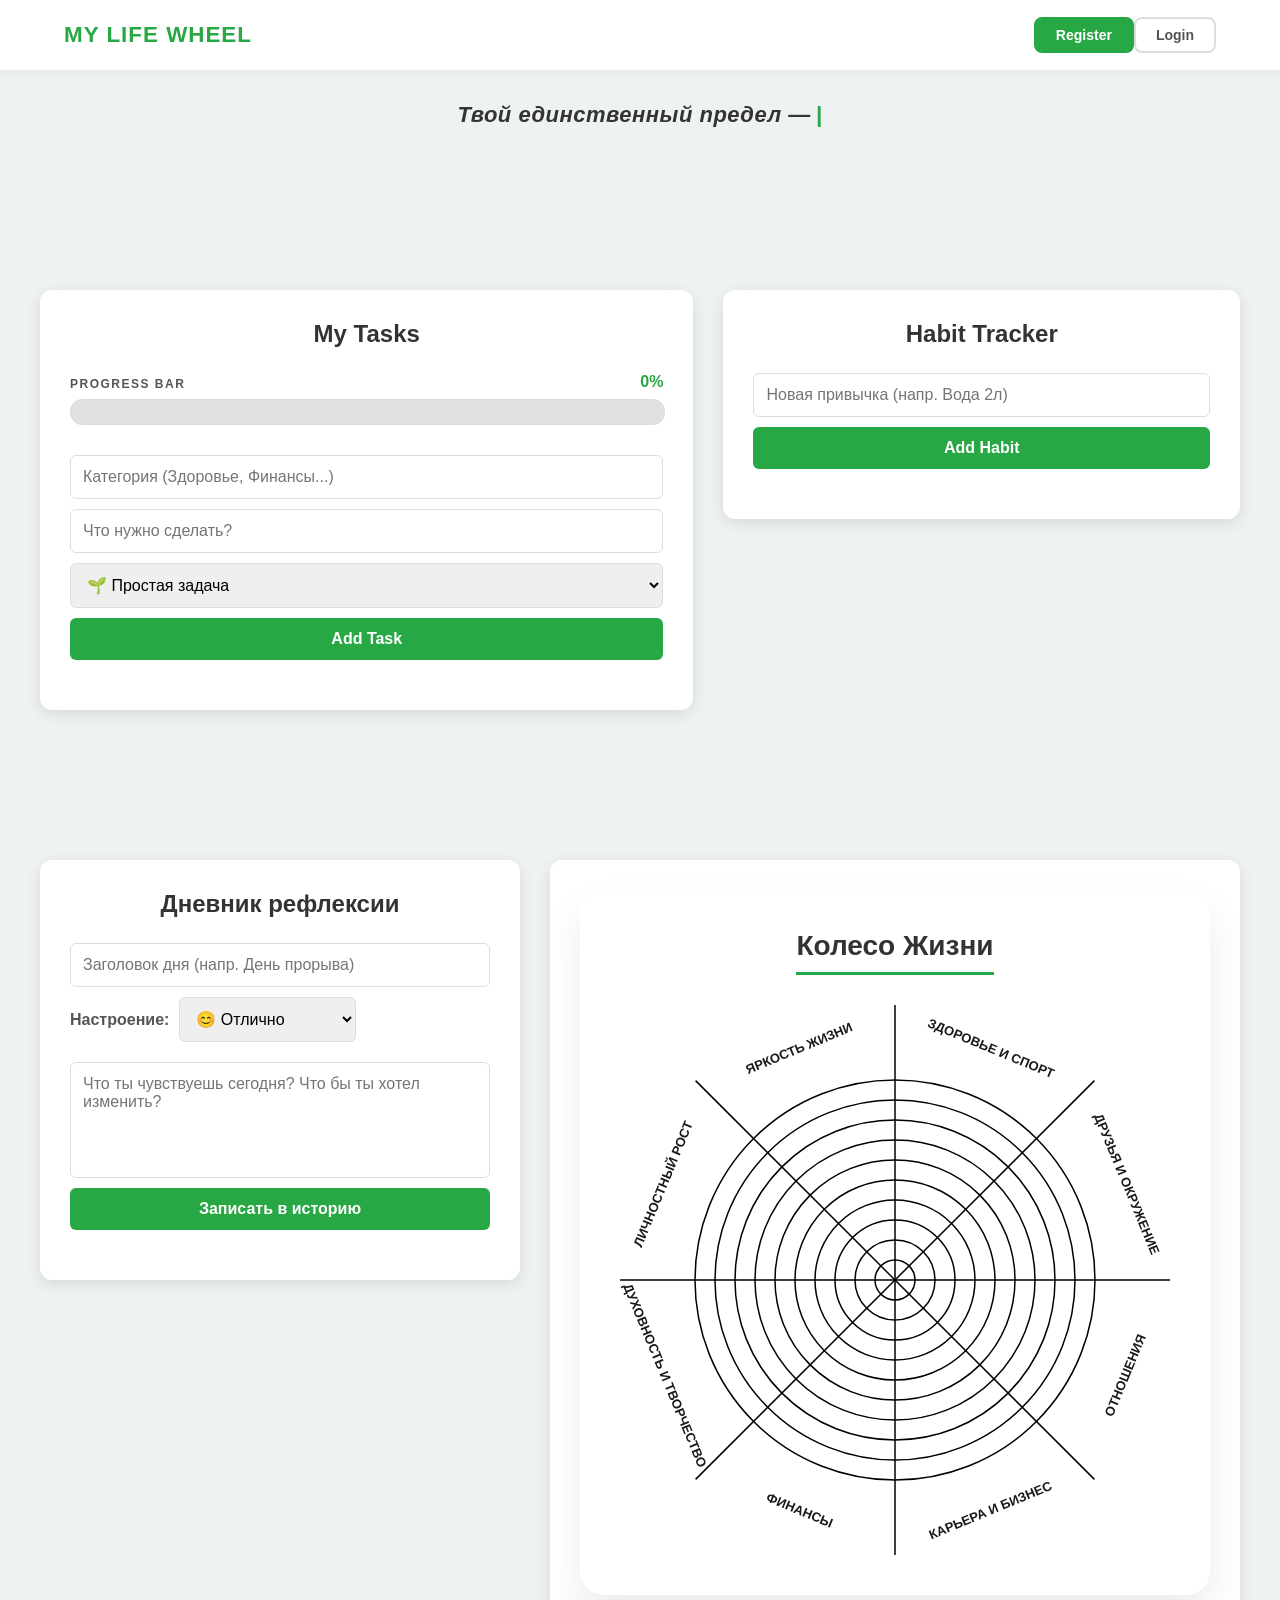
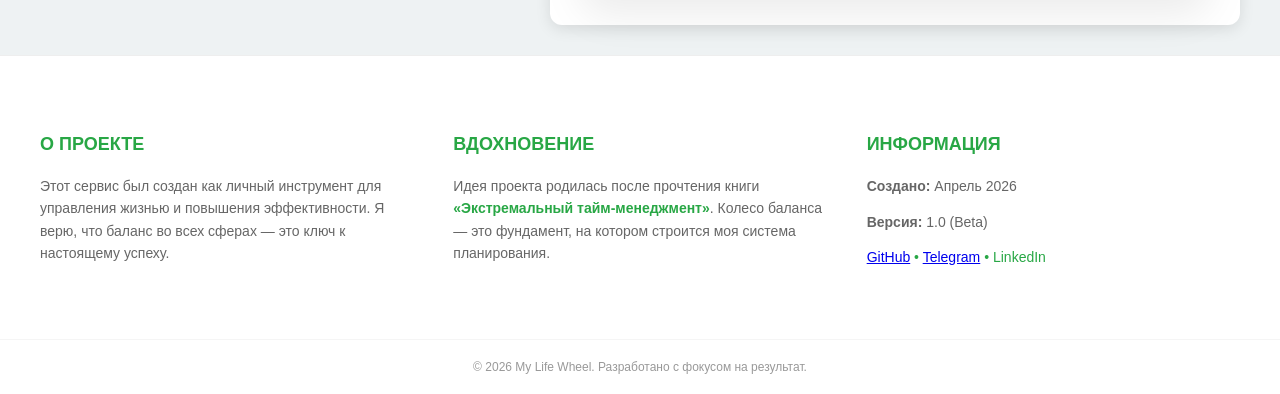
==== commit 4008243f: "added: Azure DB. fix: fixed a problem of writing in Russian on the web-page." ====
--- a/Front-end/index.html
+++ b/Front-end/index.html
@@ -112,7 +112,7 @@
             <p><strong>Создано:</strong> Апрель 2026</p>
             <p><strong>Версия:</strong> 1.0 (Beta)</p>
             <div class="social-links">
-                <span>GitHub</span> • <span>Telegram</span> • <span>LinkedIn</span>
+                <span><a href="https://github.com/YouMei2" target="_blank" >GitHub</a></span> • <span><a href="https://t.me/Giorgione5576" target="_blank">Telegram</a> </span> • <span>LinkedIn</span>
             </div>
         </div>
     </div>
--- a/Front-end/style.css
+++ b/Front-end/style.css
@@ -96,7 +96,7 @@
 }
 
 .auth-container input {
-    width: 100%; /* Внутри узкого контейнера инпуты на всю ширину */
+    width: 100%;
     box-sizing: border-box;
     margin-bottom: 15px;
 }
@@ -306,7 +306,7 @@
 .footer-section h3 { color: #28a745; font-size: 18px; margin-bottom: 20px; text-transform: uppercase; }
 .footer-section p { line-height: 1.6; color: #666; font-size: 14px; }
 .footer-section.inspiration a { color: #28a745; text-decoration: none; font-weight: bold; }
-.social-links { margin-top: 15px; font-size: 14px; color: #28a745; }
+.social-links {margin-top: 15px; font-size: 14px; color: #28a745;}
 .footer-bottom { text-align: center; margin-top: 60px; padding-top: 20px; border-top: 1px solid #f5f5f5; font-size: 12px; color: #999; }
 
 /* --- АДАПТИВ --- */
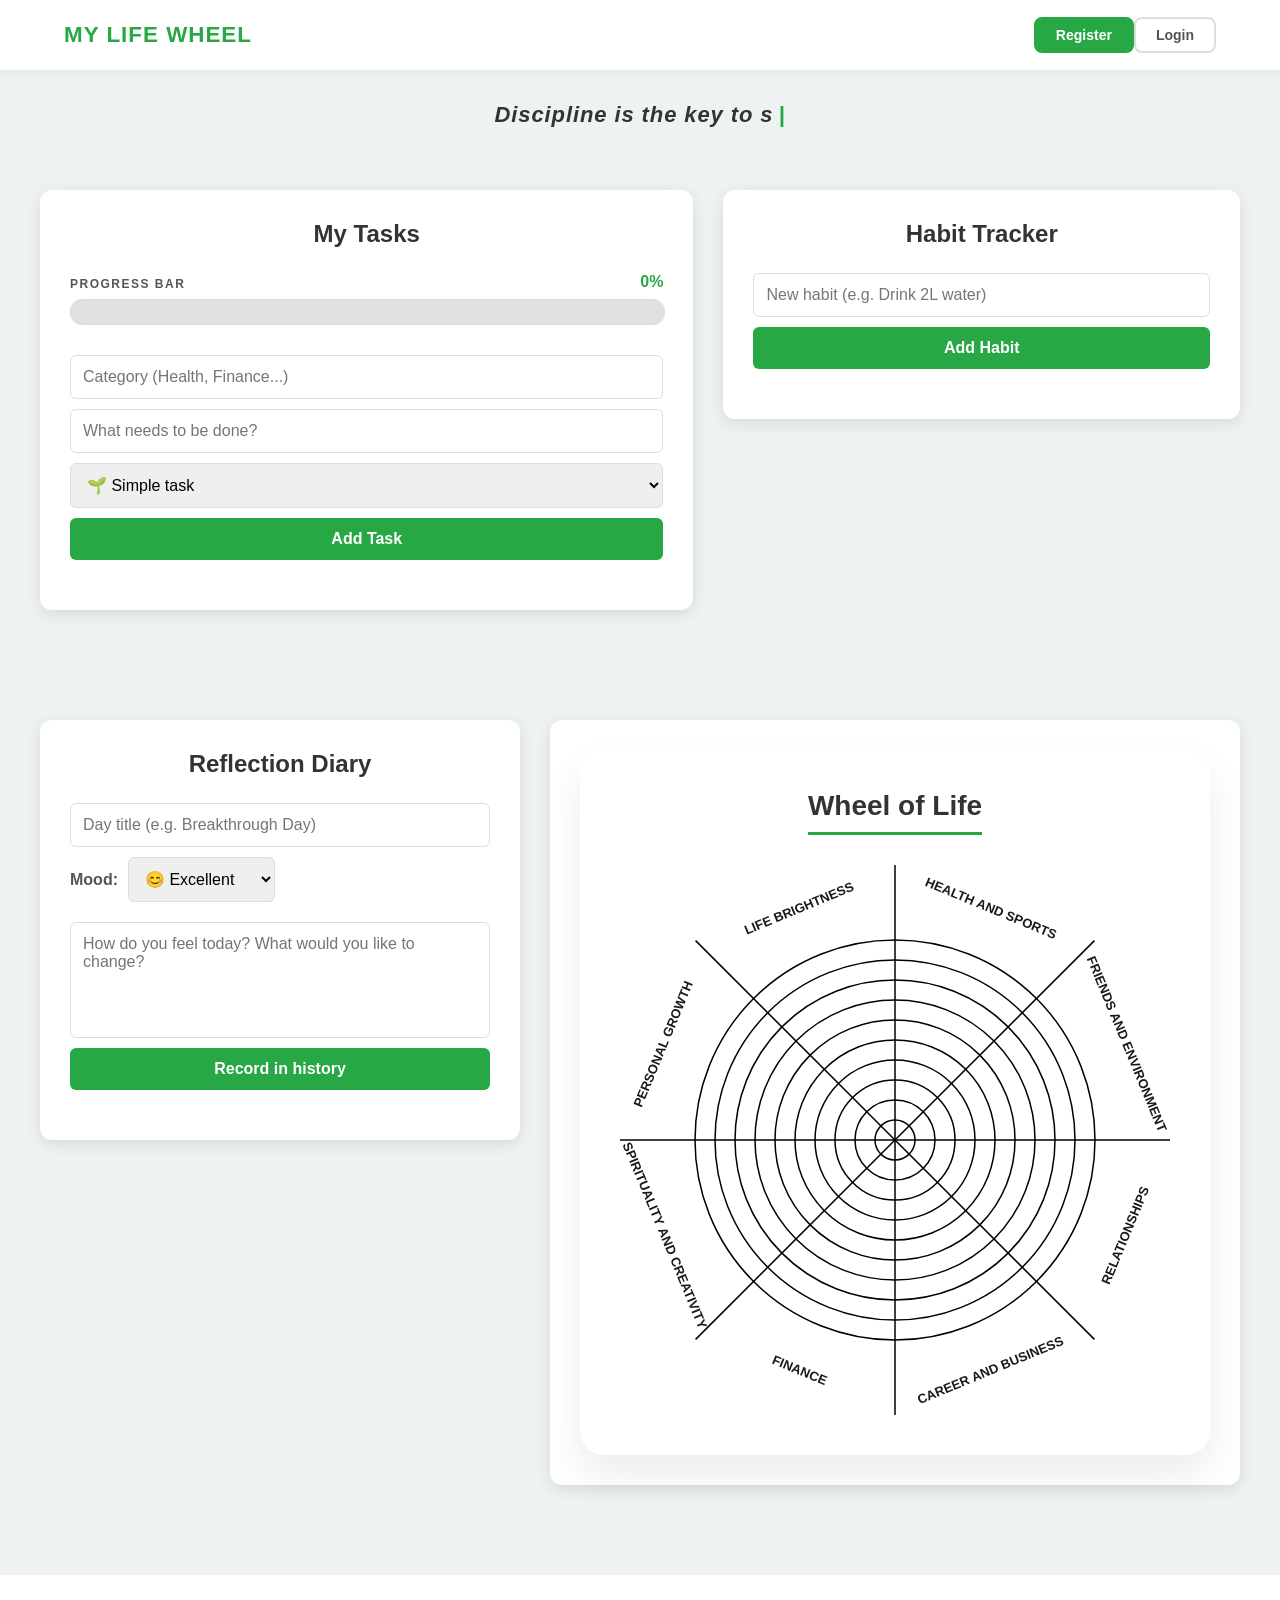
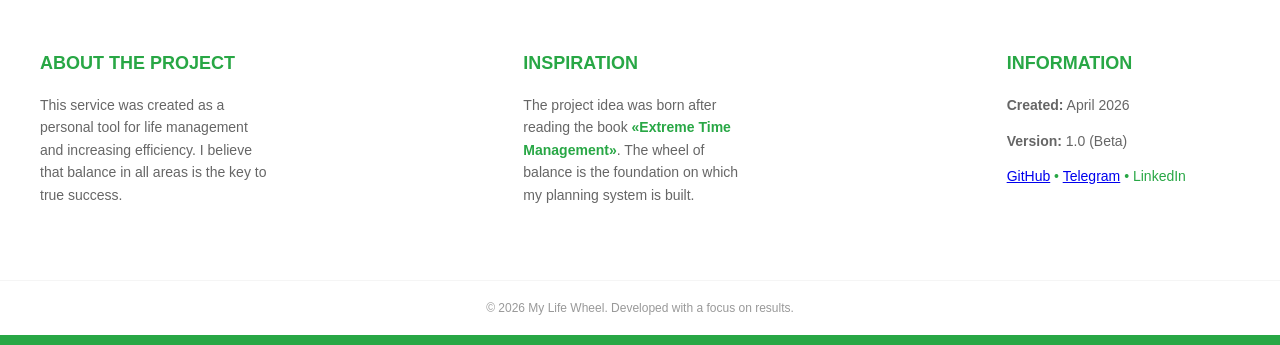
==== commit a1df0c20: "Major updates: Full English transition, verification logic fixes, and AI integration * Translated al" ====
--- a/Front-end/index.html
+++ b/Front-end/index.html
@@ -15,12 +15,17 @@
 <div class="header">
     <div class="logo">My Life Wheel</div>
     <div class="nav-btns" id="auth-section">
+
         <div id="guest-btns">
             <button onclick="location.href='register.html'">Register</button>
             <button onclick="location.href='login.html'">Login</button>
         </div>
-        <div id="user-profile" style="display: none; align-items: center; gap: 15px;">
-            <span id="welcome-text" style="font-weight: bold; color: #2e7d32;"></span>
+
+        <div id="user-profile" style="display: none; align-items: center; gap: 10px;">
+            <span id="welcome-text" style="font-weight: bold; color: #2e7d32; margin-right: 5px;"></span>
+
+            <button onclick="location.href='settings.html'" class="btn-settings">Settings</button>
+
             <button onclick="logout()" class="btn-logout">Logout</button>
         </div>
     </div>
@@ -40,13 +45,13 @@
         </div>
 
         <form class="input-group" id="taskForm">
-            <input type="text" id="nameInput" placeholder="Категория (Здоровье, Финансы...)" required>
-            <input type="text" id="taskInput" placeholder="Что нужно сделать?" required>
+            <input type="text" id="nameInput" placeholder="Category (Health, Finance...)" required>
+            <input type="text" id="taskInput" placeholder="What needs to be done?" required>
             <select id="priorityInput">
-                <option value="low">🌱 Простая задача</option>
-                <option value="medium">⚡ Средняя задача</option>
-                <option value="high">🔥 Важная задача</option>
-                <option value="goal">🏆 Личная цель</option>
+                <option value="low">🌱 Simple task</option>
+                <option value="medium">⚡ Medium task</option>
+                <option value="high">🔥 Important task</option>
+                <option value="goal">🏆 Personal goal</option>
             </select>
             <button type="submit" class="btn-add">Add Task</button>
         </form>
@@ -56,7 +61,7 @@
     <div class="container habits-column">
         <h2>Habit Tracker</h2>
         <div class="input-group">
-            <input type="text" id="habitInput" placeholder="Новая привычка (напр. Вода 2л)">
+            <input type="text" id="habitInput" placeholder="New habit (e.g. Drink 2L water)">
             <button onclick="addHabit()" class="btn-add">Add Habit</button>
         </div>
         <ul id="habitList" class="habit-list">
@@ -66,20 +71,20 @@
 
 <div class="diary-wheel-layout">
     <div class="container diary-section">
-        <h2>Дневник рефлексии</h2>
+        <h2>Reflection Diary</h2>
         <form id="diaryForm" class="input-group">
-            <input type="text" id="diaryTitle" placeholder="Заголовок дня (напр. День прорыва)" required>
+            <input type="text" id="diaryTitle" placeholder="Day title (e.g. Breakthrough Day)" required>
             <div class="mood-selector">
-                <label>Настроение:</label>
+                <label>Mood:</label>
                 <select id="diaryMood">
-                    <option value="😊">😊 Отлично</option>
-                    <option value="😐">😐 Нормально</option>
-                    <option value="😔">😔 Тяжелый день</option>
-                    <option value="🚀">🚀 Продуктивно</option>
+                    <option value="😊">😊 Excellent</option>
+                    <option value="😐">😐 Normal</option>
+                    <option value="😔">😔 Tough day</option>
+                    <option value="🚀">🚀 Productive</option>
                 </select>
             </div>
-            <textarea id="diaryText" placeholder="Что ты чувствуешь сегодня? Что бы ты хотел изменить?" rows="5" required></textarea>
-            <button type="submit" class="btn-add">Записать в историю</button>
+            <textarea id="diaryText" placeholder="How do you feel today? What would you like to change?" rows="5" required></textarea>
+            <button type="submit" class="btn-add">Record in history</button>
         </form>
         <div id="diaryLog" class="diary-log">
         </div>
@@ -87,7 +92,7 @@
 
     <div class="container wheel-section-new">
         <div class="wheel-card">
-            <h2 class="wheel-title">Колесо Жизни</h2>
+            <h2 class="wheel-title">Wheel of Life</h2>
             <div class="canvas-wrapper">
                 <canvas id="balanceChart" width="550" height="550"></canvas>
             </div>
@@ -98,26 +103,26 @@
 <footer class="site-footer">
     <div class="footer-content">
         <div class="footer-section about">
-            <h3>О проекте</h3>
-            <p>Этот сервис был создан как личный инструмент для управления жизнью и повышения эффективности. Я верю, что баланс во всех сферах — это ключ к настоящему успеху.</p>
+            <h3>About the project</h3>
+            <p>This service was created as a personal tool for life management and increasing efficiency. I believe that balance in all areas is the key to true success.</p>
         </div>
 
         <div class="footer-section inspiration">
-            <h3>Вдохновение</h3>
-            <p>Идея проекта родилась после прочтения книги <a href="https://www.litres.ru/book/aleksey-ivanovich-tolkachev/ekstremalnyy-taym-menedzhment-68808090/" target="_blank">«Экстремальный тайм-менеджмент»</a>. Колесо баланса — это фундамент, на котором строится моя система планирования.</p>
+            <h3>Inspiration</h3>
+            <p>The project idea was born after reading the book <a href="https://www.litres.ru/book/aleksey-ivanovich-tolkachev/ekstremalnyy-taym-menedzhment-68808090/" target="_blank">«Extreme Time Management»</a>. The wheel of balance is the foundation on which my planning system is built.</p>
         </div>
 
         <div class="footer-section details">
-            <h3>Информация</h3>
-            <p><strong>Создано:</strong> Апрель 2026</p>
-            <p><strong>Версия:</strong> 1.0 (Beta)</p>
+            <h3>Information</h3>
+            <p><strong>Created:</strong> April 2026</p>
+            <p><strong>Version:</strong> 1.0 (Beta)</p>
             <div class="social-links">
                 <span><a href="https://github.com/YouMei2" target="_blank" >GitHub</a></span> • <span><a href="https://t.me/Giorgione5576" target="_blank">Telegram</a> </span> • <span>LinkedIn</span>
             </div>
         </div>
     </div>
     <div class="footer-bottom">
-        &copy; 2026 My Life Wheel. Разработано с фокусом на результат.
+        &copy; 2026 My Life Wheel. Developed with a focus on results.
     </div>
 </footer>
 
--- a/Front-end/style.css
+++ b/Front-end/style.css
@@ -1,20 +1,20 @@
-/* --- БАЗОВЫЕ НАСТРОЙКИ --- */
+/* --- BASIC SETTINGS --- */
 body {
     font-family: 'Segoe UI', Tahoma, Geneva, Verdana, sans-serif;
     max-width: 100%;
     margin: 0;
     background: #eef2f3;
-    padding-top: 100px; /* Отступ под хедер */
+    padding-top: 100px; /* Padding under header */
     overflow-x: hidden;
 }
 
-/* --- ЦИТАТА ДНЯ (ЧИНИМ ПОЯВЛЕНИЕ) --- */
+/* --- QUOTE OF THE DAY (FIXING APPEARANCE) --- */
 .quote-container {
     max-width: 1400px;
-    margin: 0 auto 30px; /* Отступ снизу до основного контента */
+    margin: 0 auto 30px; /* Bottom margin to main content */
     padding: 0 40px;
     text-align: center;
-    min-height: 40px; /* Чтобы страница не прыгала */
+    min-height: 40px; /* So the page doesn't jump */
 }
 
 .quote-text {
@@ -22,13 +22,13 @@
     font-weight: 700;
     color: #333;
     font-style: italic;
-    letter-spacing: 0.5px;
+    letter-spacing: 0.9px;
     line-height: 1.4;
 }
 
-/* Каретка печатной машинки */
+/* Typewriter caret */
 .quote-text::after {
-    content: '|';
+    content: '|'; /* Add caret symbol */
     margin-left: 5px;
     color: #28a745;
     animation: blink 0.7s infinite;
@@ -39,7 +39,7 @@
     50% { opacity: 0; }
 }
 
-/* --- ФИКСИРОВАННЫЙ ХЕДЕР --- */
+/* --- FIXED HEADER --- */
 .header {
     position: fixed;
     top: 0;
@@ -79,15 +79,15 @@
     white-space: nowrap;
 }
 
-/* Кнопки REGISTER / LOGIN */
+/* buttons REGISTER / LOGIN */
 .nav-btns button:first-child { background-color: #28a745 !important; color: white !important; border: 2px solid #28a745 !important; }
 .nav-btns button:first-child:hover { background-color: #218838 !important; box-shadow: 0 4px 12px rgba(40, 167, 69, 0.3) !important; }
 .nav-btns button:last-child { background-color: white !important; color: #555 !important; border: 2px solid #ddd !important; }
 .nav-btns button:last-child:hover { background-color: #f8f9fa !important; border-color: #bbb !important; color: #333 !important; }
 
 .auth-container {
-    max-width: 450px !important; /* Ограничиваем ширину, чтобы не было "растянуто" */
-    margin: 150px auto 50px !important; /* Центрируем по горизонтали */
+    max-width: 450px !important;
+    margin: 150px auto 50px !important;
     text-align: center;
     padding: 40px;
     background: white;
@@ -118,26 +118,26 @@
     font-weight: bold;
 }
 
-/* --- МАКЕТЫ (ЗАДАЧИ И ДНЕВНИК+КОЛЕСО) --- */
+/* --- LAYOUTS (TASKS AND DIARY+WHEEL) --- */
 .main-content-layout, .diary-wheel-layout {
     display: flex;
     gap: 30px;
-    max-width: 1400px;
-    margin: 0 auto 30px; /* Отступ между блоками */
-    padding: 0 40px;
+    max-width: 2000px;
+    margin: 0 auto 60px; /* Margin between blocks */
+    padding: 20px 40px 0; /* Add padding-top for better separation from the quote */
     box-sizing: border-box;
     align-items: flex-start;
 }
 
-/* Пропорции колонок (Задачи/Привычки) */
+/* Column proportions (Tasks/Habits) */
 .tasks-column { flex: 1.3; margin-top: 0 !important; }
 .habits-column { flex: 1; margin-top: 0 !important; }
 
-/* Пропорции колонок (Дневник/Колесо) */
+/* Column proportions (Diary/Wheel) */
 .diary-section { flex: 1; margin-top: 0 !important; }
 .wheel-section-new { flex: 1.3; margin-top: 0 !important; }
 
-/* --- КОНТЕЙНЕРЫ (ОБЩИЕ СТИЛИ) --- */
+/* --- CONTAINERS (COMMON STYLES) --- */
 .container {
     background: white;
     padding: 30px;
@@ -145,11 +145,12 @@
     box-shadow: 0 4px 15px rgba(0,0,0,0.1);
     position: relative;
     z-index: 1;
+    margin-bottom: 30px; /* Add bottom margin for better section separation */
 }
 
 h2 { color: #333; text-align: center; font-weight: 800; margin-top: 0; margin-bottom: 25px; }
 
-/* --- ФОРМЫ И ВВОД --- */
+/* --- FORMS AND INPUT --- */
 .input-group { display: flex; flex-direction: column; gap: 10px; margin-bottom: 20px; }
 
 input, select, textarea {
@@ -160,7 +161,7 @@
     font-family: inherit;
 }
 
-textarea { resize: none; } /* Запрет изменения размера дневника */
+textarea { resize: none; } /* Prohibit resizing of the diary */
 
 .btn-add, .auth-container button, button[type="submit"] {
     padding: 12px;
@@ -176,7 +177,7 @@
 
 .btn-add:hover { background: #218838 !important; box-shadow: 0 4px 10px rgba(40, 167, 69, 0.2); }
 
-/* --- СПИСОК ЗАДАЧ --- */
+/* --- TASK LIST --- */
 ul { list-style: none; padding: 0; }
 li {
     background: #fff; margin: 10px 0; padding: 15px; border-radius: 8px;
@@ -187,7 +188,7 @@
 .task-content { display: flex; align-items: center; gap: 15px; }
 .btn-delete { background: #dc3545; color: white; border: none; padding: 5px 12px; border-radius: 4px; cursor: pointer; }
 
-/* --- ТРЕКЕР ПРИВЫЧЕК --- */
+/* --- HABIT TRACKER --- */
 .habit-item {
     display: flex; justify-content: space-between; align-items: center;
     background: #fff; padding: 20px; margin-bottom: 12px; border-radius: 12px;
@@ -198,7 +199,7 @@
 .day-wrapper { display: flex; flex-direction: column; align-items: center; gap: 6px; }
 .day-label { font-size: 10px; font-weight: 800; color: #999; text-transform: uppercase; }
 
-/* Современные кубики */
+/* Modern checkboxes */
 .day-check {
     appearance: none; -webkit-appearance: none; width: 28px; height: 28px;
     background-color: #f0f0f0; border: 2px solid #e0e0e0; border-radius: 8px;
@@ -210,12 +211,12 @@
     font-weight: bold; top: 50%; left: 50%; transform: translate(-50%, -50%);
 }
 
-/* Стрик недель */
+/* Week streak */
 .habit-info { display: flex; flex-direction: column; gap: 4px; flex: 1; }
 .habit-streak { font-size: 12px; font-weight: 800; color: #999; background: #f0f0f0; padding: 2px 8px; border-radius: 20px; width: fit-content; }
 .streak-active { color: white; background: #28a745; }
 
-/* Активный стрик (Зеленый) */
+/* Active streak (Green) */
 .habit-streak.streak-active {
     background-color: #28a745 !important;
     color: white !important;
@@ -223,14 +224,14 @@
     transition: all 0.3s ease;
 }
 
-/* Анимация тряски (Shake) */
+/* Shake animation */
 @keyframes shake {
     0%, 100% { transform: translateX(0); }
     20%, 60% { transform: translateX(-5px); }
     40%, 80% { transform: translateX(5px); }
 }
 
-/* --- ДНЕВНИК РЕФЛЕКСИИ (СТИЛИ ДЛЯ СПИСКА ЗАПИСЕЙ) --- */
+/* --- REFLECTION DIARY (STYLES FOR ENTRY LIST) --- */
 .mood-selector { display: flex; align-items: center; gap: 10px; font-weight: bold; color: #555; margin-bottom: 10px; }
 .diary-log { margin-top: 20px; max-height: 400px; overflow-y: auto; padding-right: 10px; }
 .diary-entry { background: #f9f9f9; padding: 15px; border-radius: 8px; border-left: 4px solid #28a745; margin-bottom: 15px; }
@@ -238,7 +239,7 @@
 .diary-entry h4 { margin: 5px 0; color: #333; font-weight: 700; }
 .diary-entry p { font-size: 14px; color: #666; margin: 0; line-height: 1.5; }
 
-/* --- ПРОГРЕСС-БАР ЗАДАЧ --- */
+/* --- TASK PROGRESS BAR --- */
 .progress-section { margin-bottom: 30px; }
 .progress-labels { display: flex; justify-content: space-between; align-items: flex-end; margin-bottom: 8px; }
 .progress-title { font-size: 12px; font-weight: 900; color: #555; letter-spacing: 1.5px; }
@@ -246,7 +247,7 @@
 .daily-progress { width: 100%; height: 24px; background-color: #e0e0e0; border-radius: 12px; overflow: hidden; border: 1px solid #ddd; }
 .progress-fill { height: 100%; width: 0%; background: linear-gradient(90deg, #28a745, #4cd137); transition: width 0.6s ease; }
 
-/* --- ПРИОРИТЕТЫ ЗАДАЧ --- */
+/* --- TASK PRIORITIES --- */
 .priority-badge { padding: 4px 10px; border-radius: 20px; font-size: 11px; font-weight: bold; text-transform: uppercase; }
 .prio-low { background: #e8f5e9; color: #2e7d32; }
 .prio-medium { background: #fff3e0; color: #ef6c00; }
@@ -255,10 +256,10 @@
 .completed-task { border-left-color: #6c757d !important; opacity: 0.6; }
 .completed-text { text-decoration: line-through !important; color: #6c757d !important; }
 
-/* --- КОЛЕСО БАЛАНСА (ВОЗВРАЩАЕМ КРАСОТУ) --- */
+/* --- BALANCE WHEEL (RESTORING BEAUTY) --- */
 .wheel-card {
     background: #ffffff;
-    padding: 40px; /* Вернули простор */
+    padding: 40px; /* Restored spaciousness */
     border-radius: 24px;
     box-shadow: 0 20px 40px rgba(0, 0, 0, 0.08);
     display: flex;
@@ -278,39 +279,63 @@
     width: 550px;
     height: 550px;
     position: relative;
-    /* Центрируем canvas внутри wrapper если нужно */
+    /* Centering canvas inside wrapper if needed */
     display: flex;
     justify-content: center;
     align-items: center;
 }
 
-.container {
-    background: white;
-    padding: 30px;
-    border-radius: 12px;
-    box-shadow: 0 4px 15px rgba(0, 0, 0, 0.1);
-    margin-top: 120px !important;
-    position: relative;
-    z-index: 1;
-}
-
-.auth-container {
-    margin-top: 150px !important;
-    text-align: center;
-}
 
 
 /* --- FOOTER --- */
-.site-footer { background-color: #ffffff; color: #333; padding: 60px 0 20px; border-top: 1px solid #eee; }
-.footer-content { max-width: 1400px; margin: 0 auto; display: grid; grid-template-columns: repeat(3, 1fr); gap: 40px; padding: 0 40px; }
+.site-footer { background-color: #ffffff; color: #333; padding: 60px 0 20px; border-bottom: 10px solid #28a745;}
+.footer-content { max-width: 1400px; margin: 0 auto; display: grid; grid-template-columns: repeat(3, 1fr); gap: 250px; padding: 0 40px; }
 .footer-section h3 { color: #28a745; font-size: 18px; margin-bottom: 20px; text-transform: uppercase; }
 .footer-section p { line-height: 1.6; color: #666; font-size: 14px; }
 .footer-section.inspiration a { color: #28a745; text-decoration: none; font-weight: bold; }
 .social-links {margin-top: 15px; font-size: 14px; color: #28a745;}
 .footer-bottom { text-align: center; margin-top: 60px; padding-top: 20px; border-top: 1px solid #f5f5f5; font-size: 12px; color: #999; }
 
-/* --- АДАПТИВ --- */
+/* --- RESPONSIVE --- */
 @media (max-width: 1200px) {
-    .main-content-layout, .diary-wheel-layout { flex-direction: column; padding: 0 20px; }
+    .main-content-layout, .diary-wheel-layout { flex-direction: column; padding: 0 20px; gap: 20px; }
     .tasks-column, .habits-column, .diary-section, .wheel-section-new { width: 100%; }
-}+    .quote-container { padding: 0 20px; }
+    .container { padding: 20px; }
+    .wheel-card { padding: 20px; }
+    .canvas-wrapper { width: 100%; height: 400px; max-width: 400px; }
+}
+
+@media (max-width: 768px) {
+    body { padding-top: 80px; }
+    .header { height: 60px; padding: 10px 3%; }
+    .logo { font-size: 1.2rem !important; }
+    .nav-btns { gap: 10px; }
+    .nav-btns button { padding: 6px 15px !important; font-size: 12px !important; }
+    .quote-container { padding: 0 15px; margin-bottom: 20px; }
+    .quote-text { font-size: 18px; }
+    .main-content-layout, .diary-wheel-layout { padding: 10px 15px 0; gap: 15px; }
+    .container { padding: 15px; margin-bottom: 20px; }
+    .wheel-card { padding: 15px; }
+    .canvas-wrapper { height: 300px; max-width: 300px; }
+    .footer-content { grid-template-columns: 1fr; gap: 20px; padding: 0 15px; }
+}
+
+.language-selector {
+    margin-right: 15px;
+}
+
+#langBtn {
+    background: transparent;
+    border: 1px solid #2e7d32;
+    color: #2e7d32;
+    padding: 5px 10px;
+    border-radius: 5px;
+    cursor: pointer;
+    font-size: 0.8rem;
+    font-weight: bold;
+}
+
+#langBtn:hover {
+    background: #e8f5e9;
+}
